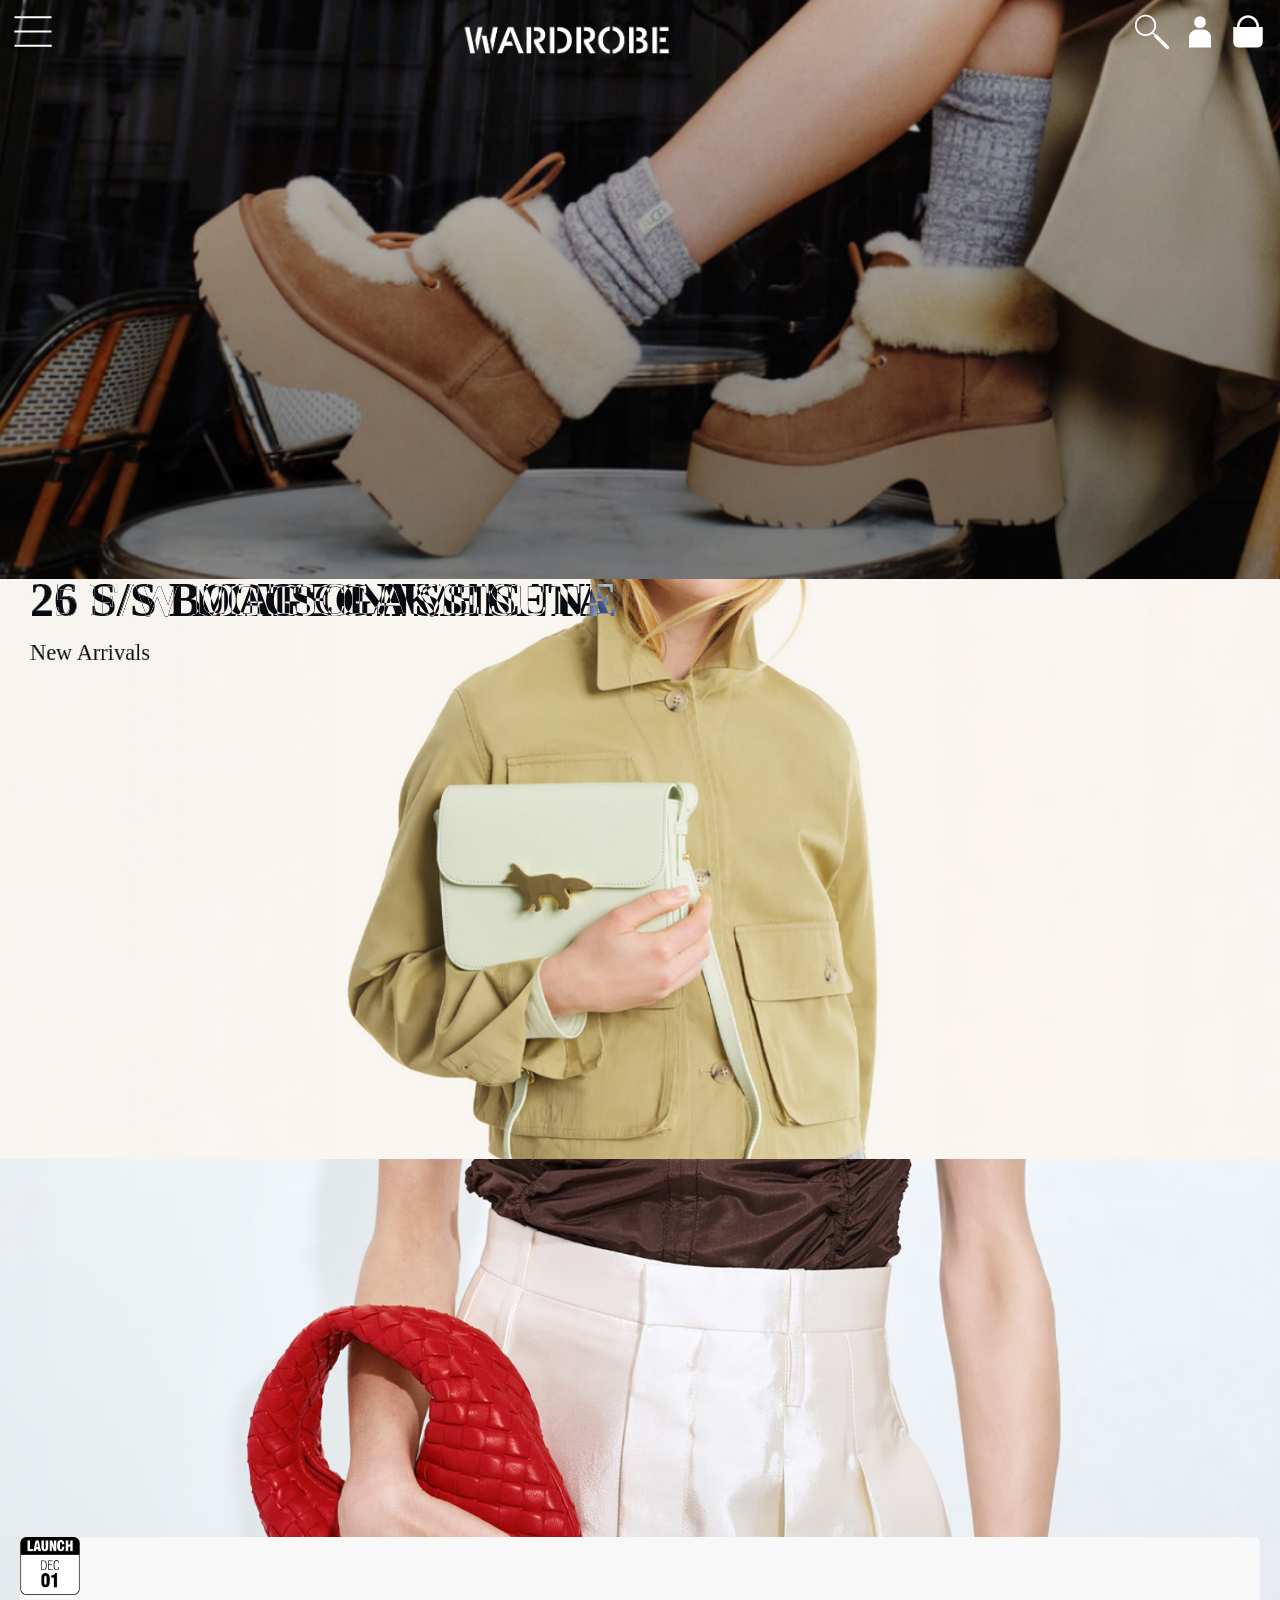
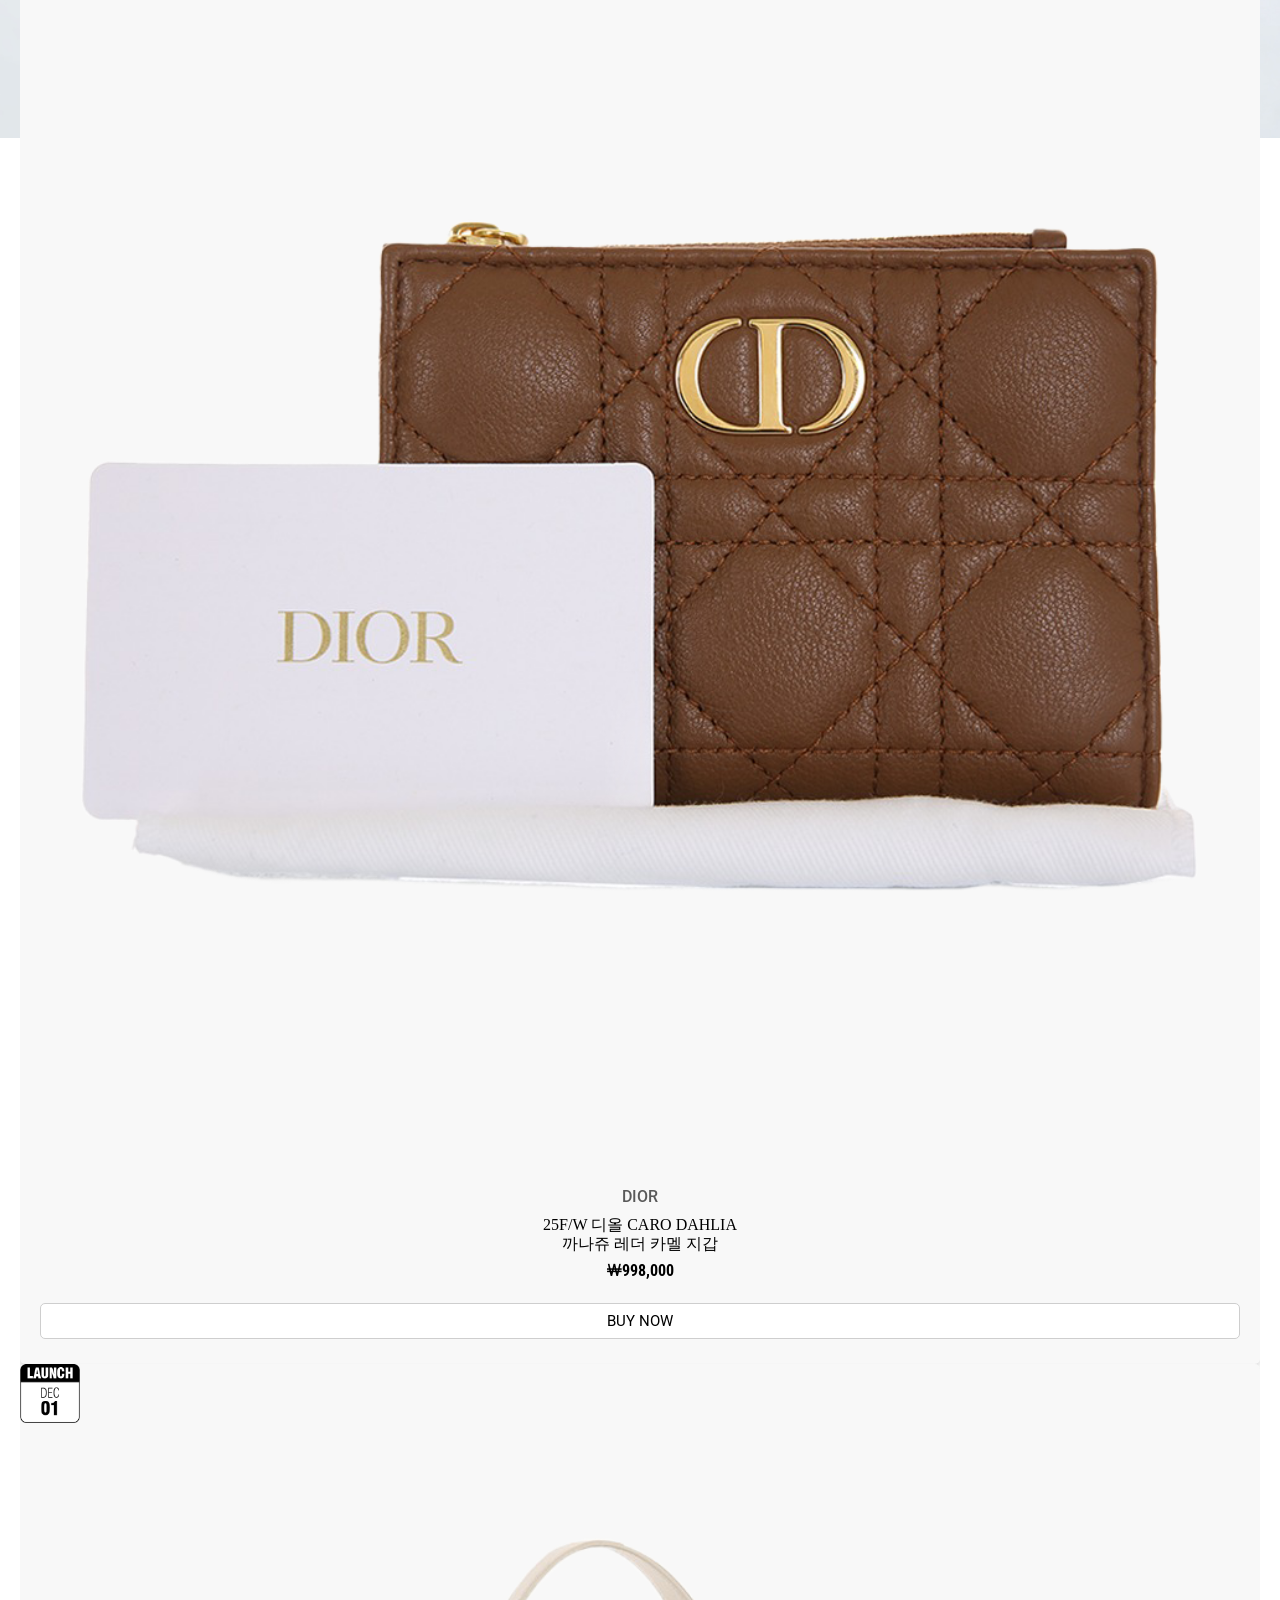
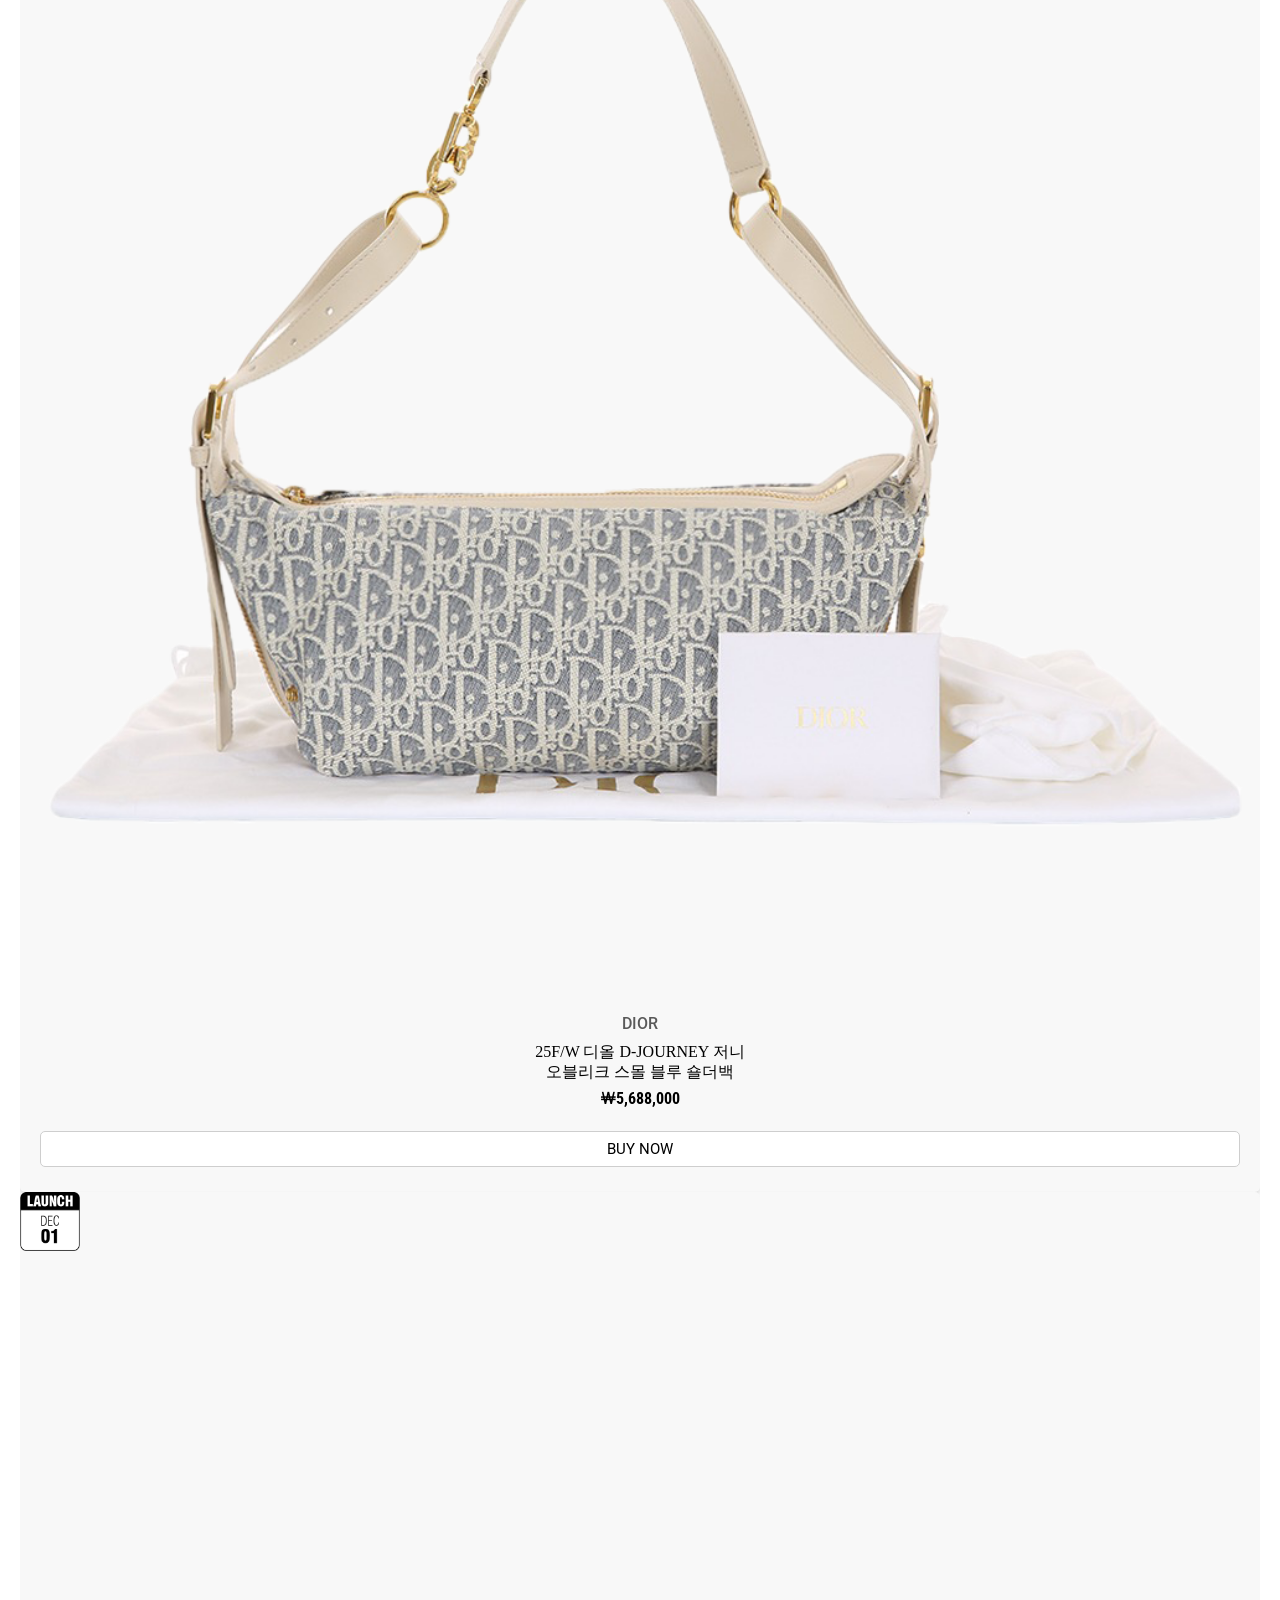
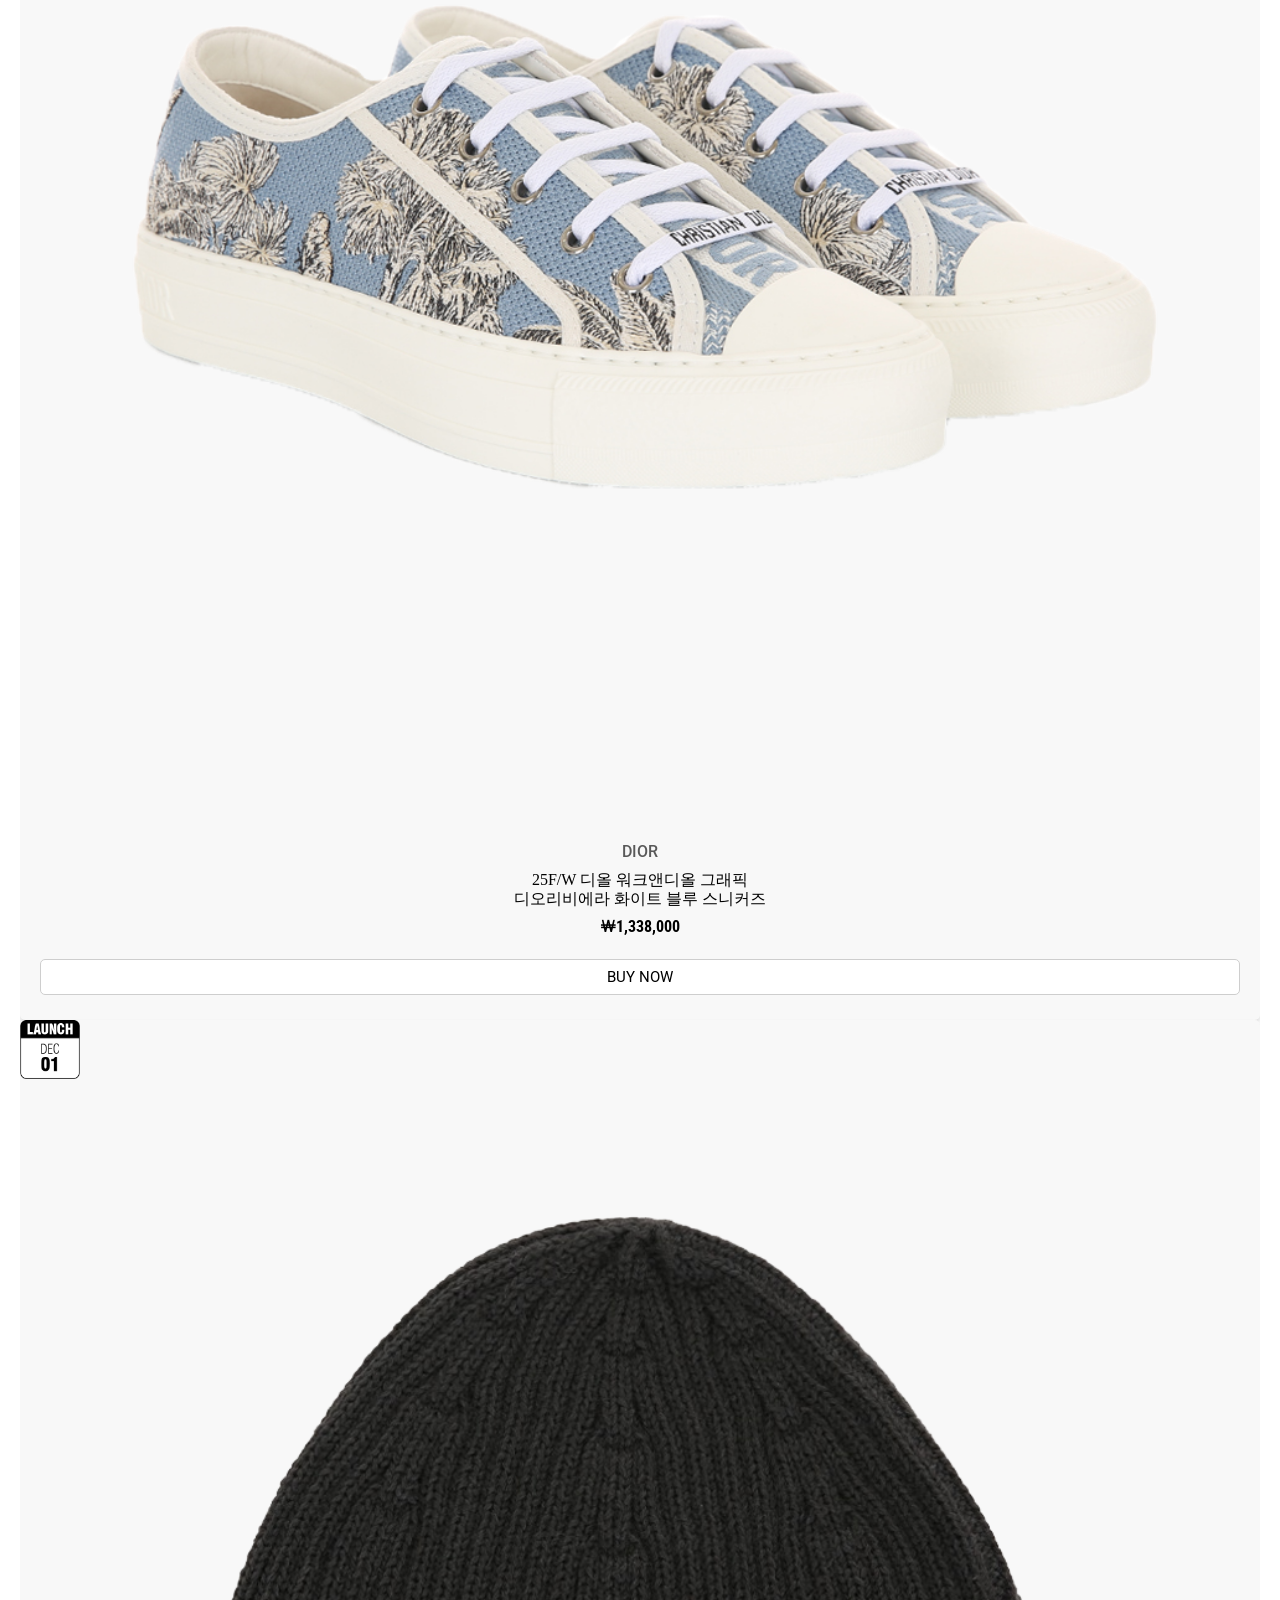
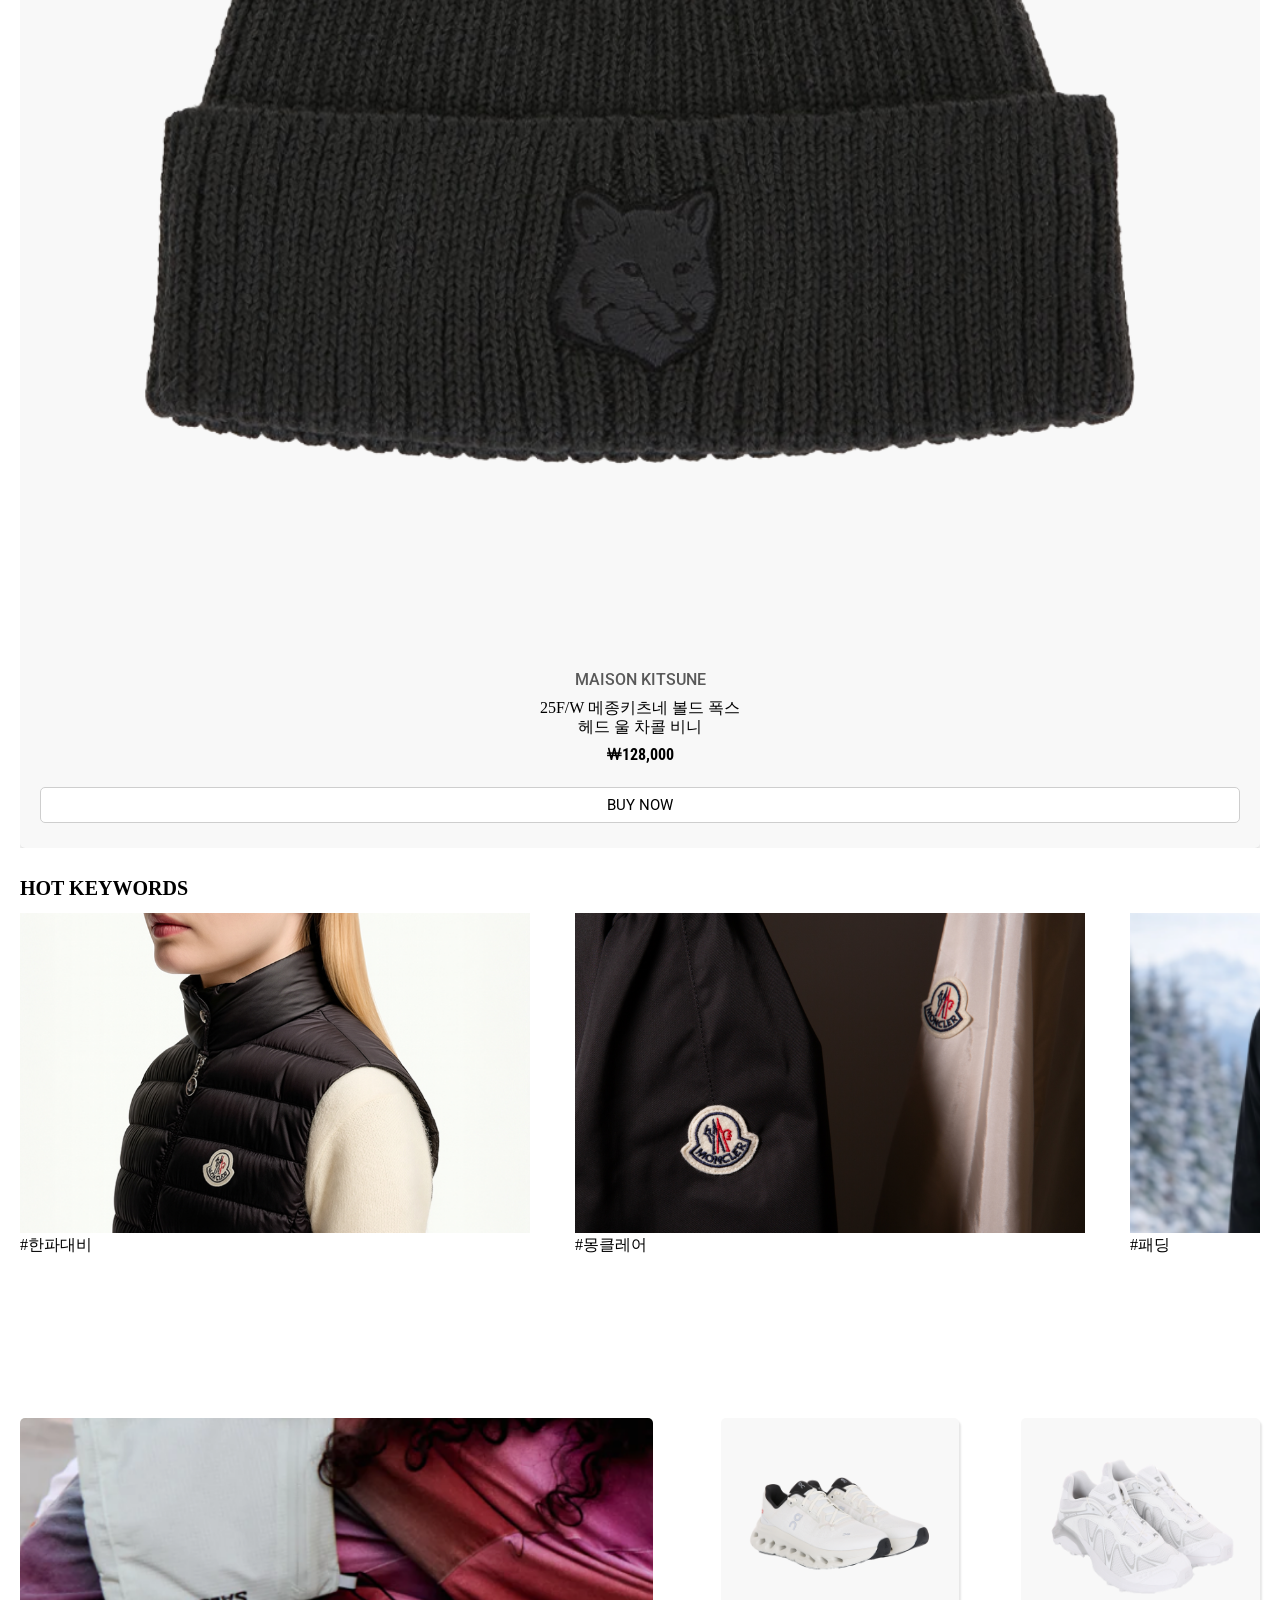
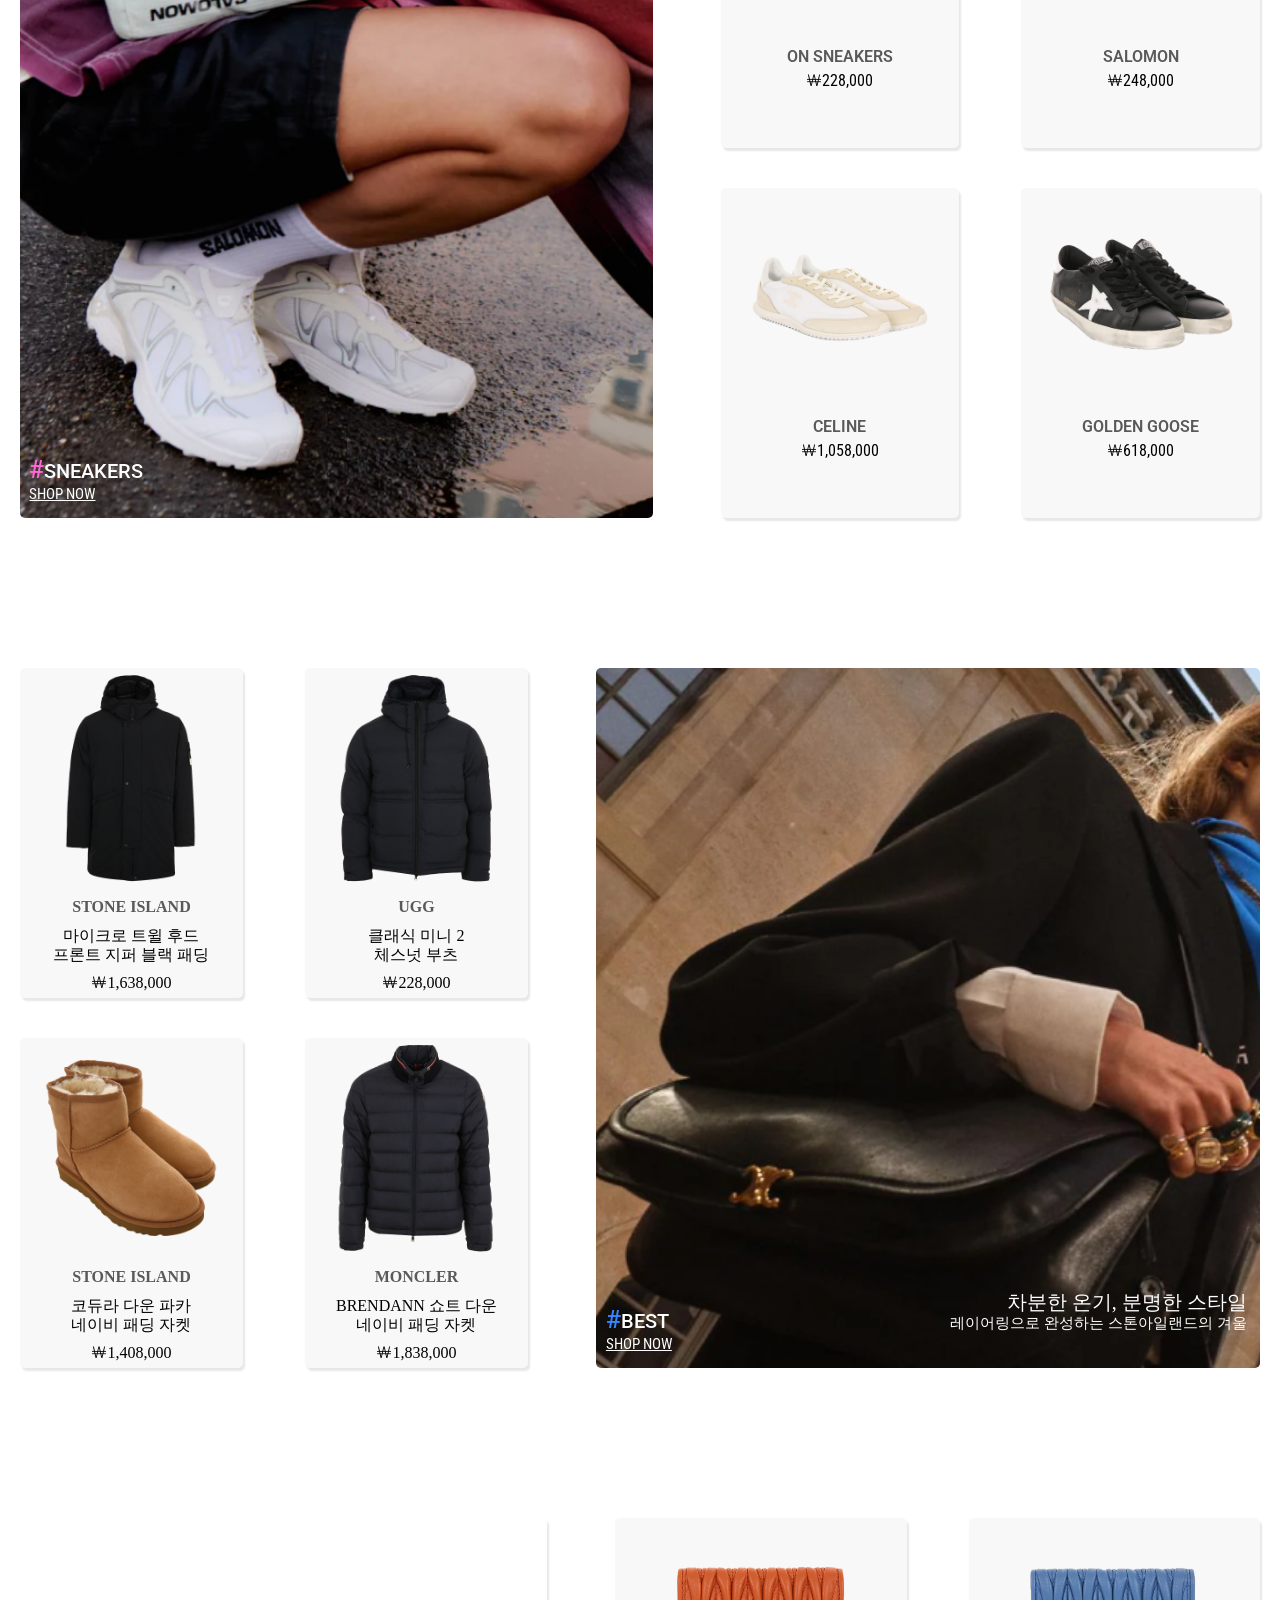
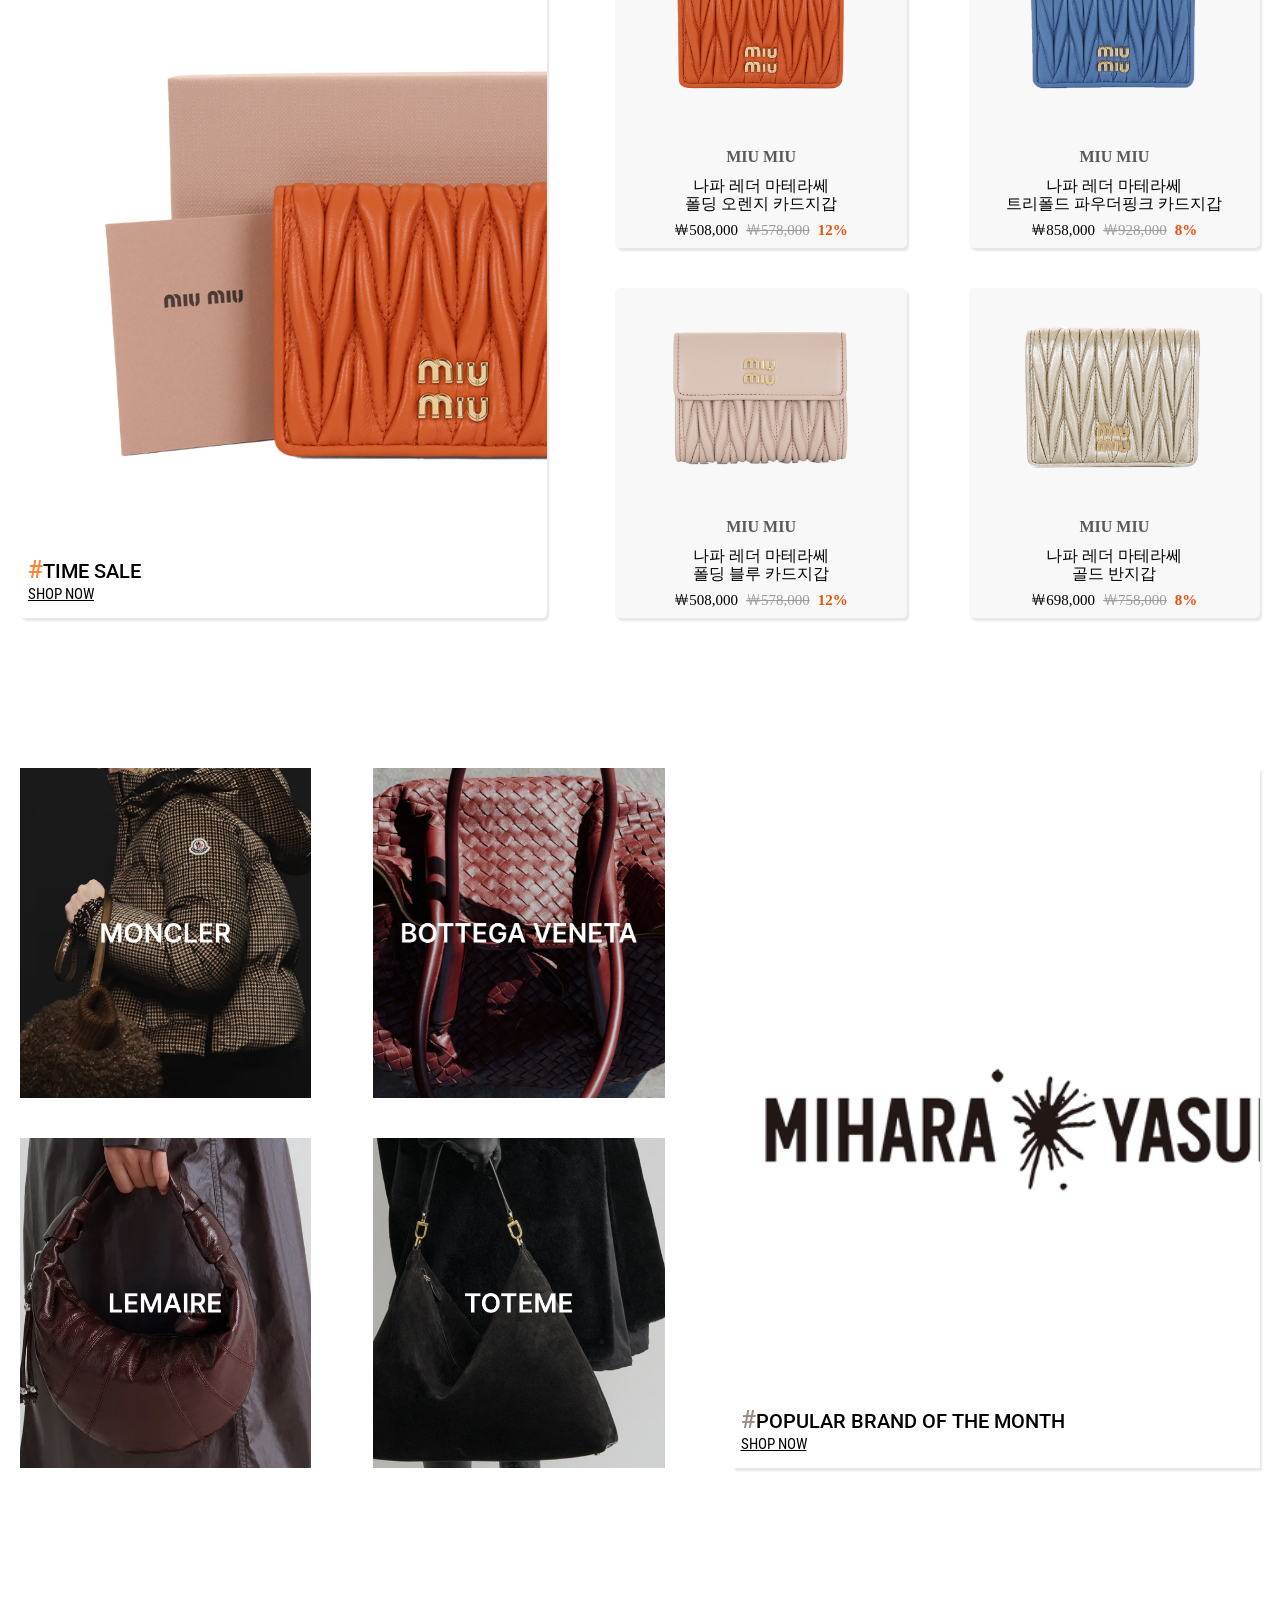
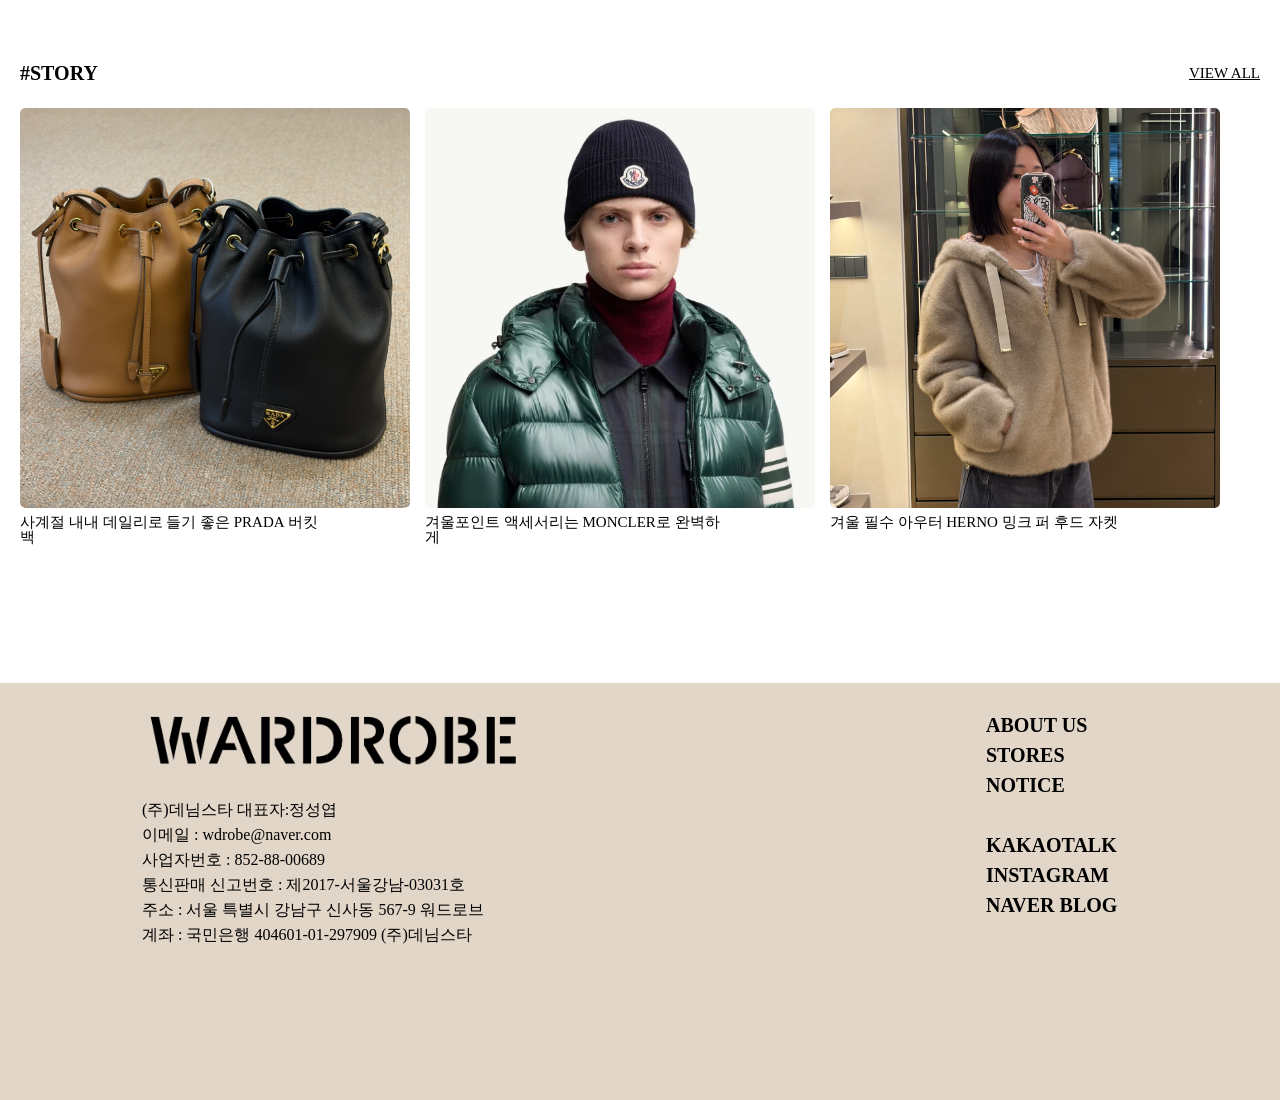
==== index.html @ 08b44900 "Add files via upload" ====
<!DOCTYPE html>
<html lang="en">
<head>
    <meta charset="UTF-8">
    <meta name="viewport" content="width=device-width, initial-scale=1.0">
    <title>Document</title>
    <link rel="stylesheet" href="./css/reset.css">
    <link rel="stylesheet" href="https://cdn.jsdelivr.net/npm/swiper@12/swiper-bundle.min.css"/>
    <link href="https://unpkg.com/aos@2.3.1/dist/aos.css" rel="stylesheet">
    <link rel="preconnect" href="https://fonts.googleapis.com">
    <link rel="preconnect" href="https://fonts.gstatic.com" crossorigin>
    <link href="https://fonts.googleapis.com/css2?family=Bebas+Neue&family=Roboto:ital,wght@0,100..900;1,100..900&display=swap" rel="stylesheet">
    <link href="https://fonts.googleapis.com/css2?family=Roboto+Condensed:ital,wght@0,100..900;1,100..900&display=swap" rel="stylesheet">
    <link rel="stylesheet" href="./css/project_style.css">

</head>
<body>
    <section class="tab_logo">
        <nav>
            <div class="left_sideMenu">
                <div>
                  <img src="./img_2/icon_folder/icon_big/icon5w.png" alt="">
                </div>
                <div class="left_category">
                    <p>New In</p>
                    <p>Men</p>
                    <p>Women</p>
                    <p>Brand</p>
                    <p>About</p>
                    <p>Review</p>
                    <p>Event</p>
                </div>
            </div>
            <div class="middle_logo_i">
          <img src="./img_2/logo_transprt_white.png" alt="">  
            </div>
            <div class="right_s_icon">
            <ul>
                <li>
                    <img src="./img_2/icon_folder/icon_big/icon3w.png" alt="">
                </li>
                <li>
                    <img src="./img_2/icon_folder/icon_big/icon2_1w.png" alt="">
                </li>
                <li>
                    <img src="./img_2/icon_folder/icon_big/icon4w.png" alt="">
                </li>
            </ul>
            </div>
        </nav>
    </section>

    <header>
        <section class="category_wrap">
            <div class="category">
                <div class="top_Logo_img">
                    <img src="./img_2/logo_transprt.png" alt="">
                </div>
                <ul class="sub_wrap">
                    <li><a href="">New In</a></li>
                    <li><a href="">Men</a>
                        <div class="category_sub">
                            <ul>
                                <li><a href="">all</a></li>
                                <li><a href="">outer</a></li>
                                <li><a href="">top</a></li>
                                <li><a href="">bottom</a></li>
                                <li><a href="">shoes</a></li>
                                <li><a href="">bag & wallet</a></li>
                                <li><a href="">acc</a></li>
                            </ul>
                        </div>
                    </li>
                    <li><a href="">Women</a>
                        <div class="category_sub">
                            <ul>
                                <li><a href="">all</a></li>
                                <li><a href="">outer</a></li>
                                <li><a href="">top</a></li>
                                <li><a href="">bottom</a></li>
                                <li><a href="">shoes</a></li>
                                <li><a href="">bag & wallet</a></li>
                                <li><a href="">acc</a></li>
                            </ul>
                        </div>
                    </li>
                    <li><a href="">Brand</a></li>
                    <li><a href="">About</a></li>
                    <li><a href="">Review</a>
                        <div class="category_sub" id="sub_3">
                            <ul>
                                <li><a href="">상품리뷰</a></li>
                                <li><a href="">신규회원 혜택</a></li>
                            </ul>
                        </div>
                    </li>
                    <li><a href="">Event</a></li>
                </ul>
                
                <div class="category_icon">
                    <div><img src="./img_2/icon_folder/search.png" alt=""></div>
                    <div><img src="./img_2/icon_folder/mypage_2.png" alt=""></div>
                    <div><img src="./img_2/icon_folder/cart.png" alt=""></div>
                </div>
            </div>
        </section>
        <section class="mobile_underMenu">
            <div class="underM_wrap">
                <ul>
                    <li>
                        <img src="./img_2/icon_folder/mobile_menu.png" alt="">
                    </li>
                    <li>
                        <img src="./img_2/icon_folder/search_small.png" alt="">
                    </li>
                    <li>
                        <img src="./img_2/icon_folder/mobile_home.png" alt="">
                    </li>
                    <li>
                        <img src="./img_2/icon_folder/mypage_2.png" alt="">
                    </li>
                    <li>
                        <img src="./img_2/icon_folder/cart.png" alt="">
                    </li>
                </ul>
            </div>
        </section>
        <div class="top_img">
        <div class="swiper mySwiper">
            <div class="swiper-wrapper">
                <div class="swiper-slide">
                    <div>
                        <h1>25 F/W UGG CLASSIC</h1>
                        <p>New Arrivals</p>
                    </div>
                    <img src="./img_2/ban_1.png" />
                </div>
                <div class="swiper-slide">
                    <div>
                        <h1>25 F/W MAISON KITSUNE</h1>
                        <p>New Arrivals</p>
                    </div>
                    <img src="./img_2/ban_2.png" />
                </div>
                <div class="swiper-slide">
                    <div>
                        <h1>26 S/S BOTTEGA VENETA</h1>
                        <p>New Arrivals</p>
                    </div>
                    <img src="./img_2/ban_3_top.png" />
                </div>
            </div>
            <div class="button-next"></div>
            <div class="button-prev"></div>
            <div class="swiper-pagination"></div>
        </div>
    </div>
    </header>
    <nav>
        <div class="nav_txt">
            <h1>클래식이 돌아오는 시간</h1>
            <p>새 계절, 새 무드</p>
        </div>
        <div class="nav_corner_wrap">
            <div class="nav_icon_corner1">
                <img src="./img_2/icon_folder/T_1.png" alt="">
                <img src="./img_2/icon_folder/T_2.png" alt="">
            </div>
        </div>
        <div class="nav_icon_wrap">
            <div>
                <img src="./img_2/icon_folder/icon_big/icon_big1.png" alt="">
                <p>SHOW ROOM</p>
            </div>
            <div>
                <img src="./img_2/icon_folder/icon_big/icon_big2_2.png" alt="">
                <p>신상품</p>
            </div>
            <div>
                <img src="./img_2/icon_folder/icon_big/icon_big3.png" alt="">
                <p>중고</p>
            </div>
            <div>
                <img src="./img_2/icon_folder/icon_big/icon_big4.png" alt="">
                <p>액세서리</p>
            </div>
            <div>
                <img src="./img_2/icon_folder/icon_big/icon_big5.png" alt="">
                <p>남성</p>
            </div>
            <div>
                <img src="./img_2/icon_folder/icon_big/icon_big6_2.png" alt="">
                <p>여성</p>
            </div>
            <div>
                <img src="./img_2/icon_folder/icon_big/icon_big7_2.png" alt="">
                <p>러닝화</p>
            </div>
            <div>
                <img src="./img_2/icon_folder/icon_big/icon_big8_2.png" alt="">
                <p>할인</p>
            </div>
        </div>
        <div class="nav_corner_wrap">
            <div class="nav_icon_corner2">
                <img src="./img_2/icon_folder/T_3.png" alt="">
                <img src="./img_2/icon_folder/T_4.png" alt="">
            </div>
        </div>
    </nav>
    <main>
        <div class="more_txt">
            <h2>LAUNCHES</h2>
            <p><a href="#">VIEW ALL</a></p>
        </div>
        
        <section class="launch_items">
            <div class="swiper2 myswip2">
                <div class="swiper-wrapper">
                    <div class="swiper-slide">
                        <div class="launch_img">
                            <div class="launch_icon">
                                <img src="img_2/icon_folder/launch.png" alt="">
                            </div>
                            <img src="./img_2/transparent/lch_1.png" alt="">
                        </div>
                        <figcaption class="launch_txt">
                            <h3>DIOR</h3>
                            <p>25F/W 디올 CARO DAHLIA<br>까나쥬 레더 카멜 지갑</p>
                            <span>￦998,000</span>
                            <div class="buy_bt">BUY NOW</div>
                        </figcaption>
                    </div>
                    <div class="swiper-slide">
                        <div class="launch_img">
                            <div class="launch_icon">
                                <img src="img_2/icon_folder/launch.png" alt="">
                            </div>
                            <img src="./img_2/transparent/lch_3.png">
                        </div>
                        <figcaption class="launch_txt">
                            <h3>DIOR</h3>
                            <p>25F/W 디올 D-JOURNEY 저니<br>오블리크 스몰 블루 숄더백</p>
                            <span>￦5,688,000</span>
                            <div class="buy_bt">BUY NOW</div>
                        </figcaption>
                    </div>
                    <div class="swiper-slide">
                        <div class="launch_img">
                            <div class="launch_icon">
                                <img src="img_2/icon_folder/launch.png" alt="">
                            </div>
                            <img src="./img_2/transparent/lch_4.png" alt="">
                        </div>
                        <figcaption class="launch_txt">
                            <h3>DIOR</h3>
                            <p>25F/W 디올 워크앤디올 그래픽<br>디오리비에라 화이트 블루 스니커즈</p>
                            <span>￦1,338,000</span>
                            <div class="buy_bt">BUY NOW</div>
                        </figcaption>
                    </div>
                    <div class="swiper-slide">
                        <div class="launch_img">
                            <div class="launch_icon">
                                <img src="img_2/icon_folder/launch.png" alt="">
                            </div>
                            <img src="./img_2/transparent/lch_5.jpg" alt="">
                        </div>
                        <figcaption class="launch_txt">
                            <h3>MAISON KITSUNE</h3>
                            <p>25F/W 메종키츠네 볼드 폭스<br>헤드 울 차콜 비니</p>
                            <span>￦128,000</span>
                            <div class="buy_bt">BUY NOW</div>
                        </figcaption>
                    </div>
                </div>
                <div class="swiper-paginat"></div>
            </div>
            <div class="button-prev"></div>
            <div class="button-next"></div>
        </section>

        <section class="hot_keywords">
            <h3>HOT KEYWORDS</h3>
            <div class="key_items_wrap">
                <div class="key_items">
                    <div>
                        <img src="./img_2/banner_hot1.png" alt="">
                        <p>#한파대비</p>
                    </div>
                    <div>
                        <img src="./img_2/banner_hot2.png" alt="">
                        <p>#몽클레어</p>
                    </div>
                    <div>
                        <img src="./img_2/banner_hot3.png" alt="">
                        <p>#패딩</p>
                    </div>
                    <div>
                        <img src="#" alt="">
                        <p>#..</p>
                    </div>
                </div>
            </div>
        </section>
        <section class="sneakers">
            <div class="thumb_1" data-aos="fade-right">
                <img src="./img_2/ban_3.png" alt="">
                <div class="tag_txt">
                    <h4>
                        <span>#</span>SNEAKERS
                    </h4>
                    <h3>SHOP NOW</h3>
                </div>
            </div>
            <div class="thumb_2">
                <div>
                    <img src="./img_2/transparent/snk_1.png" alt="">
                    <h2>ON SNEAKERS</h2>
                    <p>￦228,000</p>
                </div>
                <div>
                    <img src="./img_2/transparent/snk_2.png" alt="">
                    <h2>SALOMON</h2>
                    <p>￦248,000</p>
                </div>
                <div>
                    <img src="./img_2/transparent/snk_3.png" alt="">
                    <h2>CELINE</h2>
                    <p>￦1,058,000</p>
                </div>
                <div>
                    <img src="./img_2/transparent/snk_4.png" alt="">
                    <h2>GOLDEN GOOSE</h2>
                    <p>￦618,000</p>
                </div>
            </div>
        </section>
        <section class="best">
            <div class="thumb_2">
                <div>
                    <img src="./img_2/transparent/rank1.png" alt="">
                    <h3>STONE ISLAND</h3>
                    <h2>마이크로 트윌 후드<br>프론트 지퍼 블랙 패딩</h2>
                    <p>￦1,638,000</p>
                </div>
                <div>
                    <img src="./img_2/transparent/rank2.png" alt="">
                    <h3>UGG</h3>
                    <h2>클래식 미니 2<br>체스넛 부츠</h2>
                    <p>￦228,000</p>
                </div>
                <div>
                    <img src="./img_2/transparent/rank3.png" alt="">
                    <h3>STONE ISLAND</h3>
                    <h2>코듀라 다운 파카<br>네이비 패딩 자켓</h2>
                    <p>￦1,408,000</p>
                </div>
                <div>
                    <img src="./img_2/transparent/rank4.png" alt="">
                    <h3>MONCLER</h3>
                    <h2>BRENDANN 쇼트 다운<br>네이비 패딩 자켓</h2>
                    <p>￦1,838,000</p>
                </div>
            </div>
            <div class="thumb_1">
                <img src="./img_2/배너8.png" alt="">
                <div class="tag_txt2">
                    <h4>
                        <span>#</span>BEST
                    </h4>
                    <h3>SHOP NOW</h3>
                </div>
                <div class="info_txt2">
                    <h5>차분한 온기, 분명한 스타일</h5>
                    <h6>레이어링으로 완성하는 스톤아일랜드의 겨울</h6>
                </div>
            </div>
        </section>
        <section class="time_sale">
            <div class="thumb_1">
                <img src="./img_2/transparent/miu_tmn.png" alt="">
                <div class="tag_txt3">
                    <h4>
                        <span>#</span>TIME SALE
                    </h4>
                    <h3>SHOP NOW</h3>
                </div>
            </div>
            <div class="thumb_2">
                <div>
                    <img src="./img_2/transparent/miu_1.png" alt="">
                    <h4>MIU MIU</h4>
                    <h3>나파 레더 마테라쎄<br>폴딩 오렌지 카드지갑</h3>
                    <span>
                        <h2>￦508,000</h2>
                        <h1>￦578,000</h1>
                        <p>12%</p>
                    </span>
                </div>
                <div>
                    <img src="./img_2/transparent/miu_2.png" alt="">
                    <h4>MIU MIU</h4>
                    <h3>나파 레더 마테라쎄<br>트리폴드 파우더핑크 카드지갑</h3>
                    <span>
                        <h2>￦858,000</h2>
                        <h1>￦928,000</h1>
                        <p>8%</p>
                    </span>
                </div>
                <div>
                    <img src="./img_2/transparent/miu_3.png" alt="">
                    <h4>MIU MIU</h4>
                    <h3>나파 레더 마테라쎄<br>폴딩 블루 카드지갑</h3>
                    <span>
                        <h2>￦508,000</h2>
                        <h1>￦578,000</h1>
                        <p>12%</p>
                    </span>
                </div>
                <div>
                    <img src="./img_2/transparent/miu_4.png" alt="">
                    <h4>MIU MIU</h4>
                    <h3>나파 레더 마테라쎄<br>골드 반지갑</h3>
                    <span>
                        <h2>￦698,000</h2>
                        <h1>￦758,000</h1>
                        <p>8%</p>
                    </span>
                </div>
            </div>
        </section>
        <section class="pop_brand">
            <div class="thumb_2">
                <div>
                    <img src="./img_2/배너4.png" alt="">
                </div>
                <div>
                    <img src="./img_2/배너5.png" alt="">
                </div>
                <div>
                    <img src="./img_2/배너6.png" alt="">
                </div>
                <div>
                    <img src="./img_2/배너7.png" alt="">
                </div>
            </div>
            <div class="thumb_1">
                <img src="./img_2/브랜드로고.png" alt="">
                <div class="tag_txt4">
                    <h4>
                        <span>#</span>POPULAR BRAND OF THE MONTH
                    </h4>
                    <h3>SHOP NOW</h3>
                </div>
            </div>
        </section>
        <div class="more_txt">
            <h2>#STORY</h2>
            <p><a href="#">VIEW ALL</a></p>
        </div>
        <section class="story_item">
            <div class="story_items_wrap">
                <div class="story_items">
                    <div>
                        <img src="./img_2/story_1.png" alt="">
                        <p>사계절 내내 데일리로 들기 좋은 PRADA 버킷백</p>
                    </div>
                    <div>
                        <img src="./img_2/story_2.png" alt="">
                        <p>겨울포인트 액세서리는 MONCLER로 완벽하게</p>
                    </div>
                    <div>
                        <img src="./img_2/story_3.png" alt="">
                        <p>겨울 필수 아우터 HERNO 밍크 퍼 후드 자켓</p>
                    </div>
                </div>
            </div>
        </section>
    </main>
    <footer>
        <section class="company_info">
            <div class="info">
                <img src="./img_2/logo_transprt.png" alt="">
                <address>
                    (주)데님스타 대표자:정성엽<br>이메일 : wdrobe@naver.com<br>사업자번호 : 852-88-00689<br>통신판매 신고번호 : 제2017-서울강남-03031호<br>주소 : 서울 특별시 강남구 신사동 567-9 워드로브<br>계좌 : 국민은행 404601-01-297909 (주)데님스타
                </address>
            </div>
            <div class="add">
                <address>
                    (주)데님스타 대표자:정성엽<br>이메일 : wdrobe@naver.com<br>사업자번호 : 852-88-00689<br>통신판매 신고번호 : 제2017-서울강남-03031호<br>주소 : 서울 특별시 강남구 신사동 567-9 워드로브<br>계좌 : 국민은행 404601-01-297909 (주)데님스타
                </address>
            </div>
            <div class="sns_link">
                <div>
                    <p>ABOUT US</p>
                    <p>STORES</p>
                    <p>NOTICE</p>
                </div>
                <div>
                    <p>KAKAOTALK</p>
                    <p>INSTAGRAM</p>
                    <p>NAVER BLOG</p>
                </div>
            </div>
            <div class="center_num">
                <h2>고객센터</h2>
                <h1>02-545-7784<br>070-7788-7784</h1>
                <p>평일 : AM 10:00 ~ PM 19:00<br>(공휴일/주말 휴무)</p>
            </div>
            <div class="center_num2">
                <h2>고객센터  :  02 - 545 - 7784 , 070 - 7788 - 7784</h2>
                <h1>평일 : AM 10:00 ~ PM 19:00 (공휴일/주말 휴무)</h1>
            </div>
            <div class="notice">
                <div class="up">
                    <h2>오시는 길</h2>
                    <p>서울특별시 강남구 논현로161길 21<br>(신사동 567-9번지) 1F 워드로브</p>
                    <span>3호선 압구정역 4번 출구 (도보 5분)</span>
                </div>
                <div class="down">
                    <h2>매장 운영안내</h2>
                    <p>AM 10:00 ~ PM 19:00<br>(연중무휴 / 휴무 시 공지)</p>
                </div>
            </div>
        </section>
    </footer>

    
    <script src="https://unpkg.com/aos@2.3.1/dist/aos.js"></script>
    <script>
        AOS.init();
    </script>
   
    <script src="https://cdn.jsdelivr.net/npm/swiper@12/swiper-bundle.min.js"></script>
    <script>
    var swiper = new Swiper(".mySwiper", {
      spaceBetween: 30,
      effect: "fade",
      navigation: {
        nextEl: ".button-next",
        prevEl: ".button-prev",
      },
      pagination: {
        el: ".swiper-pagination",
        clickable: true,
      },
    });
    </script>
    <!--launch item 슬라이드-->
    <script>
        var swiper = new Swiper(".myswip2", {
            slidesPerView: 3,
            spaceBetween: 30,
            freeMode: true,
            pagination: {
                el: ".swiper-paginat",
                clickable: true,
            },
            navigation: {
                nextEl: '.button-next'
            },
        });
  </script>


    <script src="./js/project_script.js"></script>
</body>
</html>
---- css/project_style.css ----
.tab_logo{
    max-width: 1920px;
    margin: 0 auto;
    display: none;
    &>nav{
        &>.middle_logo_i{
        height: 60px;

        &>img{
        height: 100%;
        margin: 0 auto;
        text-align: center;
        object-fit: cover;
            }
        }
    }
    
    
}

header {
    max-width: 1920px;
    margin: 0 auto;
    position: relative;

    .category_wrap {
        width: 100%;
        position: fixed;
        top: 0;
        z-index: 999;
        padding: 0 10px;
        box-sizing: border-box;

        &>.category {
            margin: 20px auto;
            display: flex;
            border-radius: 3px;
            overflow: hidden;
            background-color: #fff;
            align-items: center;
            justify-content: space-around;
            box-shadow: 0px 3px 4px rgba(0, 0, 0, 0.1);

            &>.top_Logo_img {
                width: 150px;
                height: 44px;
                margin-left: 3px;
                &>img {
                    height: 100%;
                }
            }

            &>ul {
                width: 80%;
                display: flex;
                gap: 20px;
                margin-left: 30px;
                &>li{
                    font-weight: bold;
                  &>a{
                    font-size: 16px;
                    font-family: "Roboto Condensed", sans-serif;
                    font-weight: bold;
                    text-decoration: none;
                    color: inherit;
                  }  

                }
                &>li:hover{
                    background-image: linear-gradient(to right top,#E2D6C9,#797575);
                    background-clip: text;
                    -webkit-background-clip: text;
                    color: transparent;
                }

            }

            &>.category_icon {
                display: flex;
                gap: 20px;
                align-items: center;
                margin-right: 6px;
                &>div {
                    width: 25px;
                    height: 25px;

                    &>img {
                        width: 100%;
                        background-size: cover;
                    }
                }
            }
        }
    }
    .category_sub{
        position: absolute;
        height: 0;
        overflow: hidden;
        text-align: center;

        justify-content: center;
        transition: 0.3s height ease-in-out;
        background-color: #ffffff;
        box-shadow: 0px 3px 4px #dbdbdb;
        font-weight: 400;
        margin-left: -20px;

        &>ul>li{
            padding: 3px 5px;
            box-sizing: border-box;
            &>a{
                font-size: 14px;
                font-family: "Roboto Condensed", sans-serif;
                
                text-decoration: none;
                color: #000;
            }
            
        }

    }
    .category_sub.show{
        height: 220px;
    }
    .mobile_underMenu{
        
        width: 100%;
         display: none;
        position: fixed;
        bottom: 0;
        z-index: 9999;
        padding: 0 10px;
        box-sizing: border-box;

        &>.underM_wrap{

            height: 50px;
            margin: 0 10px 10px 10px;
            border-radius: 5px;
            background-color: #fff;
            border: 1px solid #CECECE;
            box-sizing: border-box;

            &>ul{
                
                margin-top: 5px;
                display: flex;
                align-items: center;
                justify-content: space-around;;

                &>li{
                    width: 40px;
                    height: 40px;

                    &>img{
                        width: 100%;
                        
                    }
                }
            }

        }
    }
}

.top_img {
        position: relative;
        margin: 0;
        padding: 0;

        .swiper {
            width: 100%;
            height: 700px;
        }

        .swiper-slide {
            background-position: center;
            background-size: cover;

            &>div {
                position: absolute;
                bottom: 0;
                left: 30px;
                padding-bottom: 30px;
                mix-blend-mode: difference;
                color: #fff;

                &>h1 {
                    font-size: 3em;
                    font-weight: bold;
                }

                &>p {
                    font-size: 1.4em;
                    font-weight: 200;
                }
            }
        }

        .swiper-slide img {
            display: block;
            width: 100%;
            height: 100%;
            background-size: cover;
            object-fit: cover;
        }

        .swiper-pagination-bullet-active {
            background-color: #E2D6C9;
            border: 0.5px solid #af9a83;
        }
    }
nav{
    max-width: 1920px;
    margin: 0 auto;
    padding-bottom: 20px;
    box-sizing: border-box;
    &>.nav_txt{
        padding: 70px 0;
        margin: 0 auto;
        text-align: center;
        &>h1{
            font-size: 30px;
            font-weight: bold;
        }
        &>p{
            font-size: 25px;
        }
    }
    & .nav_corner_wrap{
        width: 800px;
        margin: 0 auto;


        &>.nav_icon_corner1, .nav_icon_corner2{
            display: flex;
            height: 62px;
            margin: 0 auto;
            box-sizing: border-box;
            justify-content: space-between;

            &>img{
                height: 100%;
            }
        }
    }
    &>.nav_icon_wrap{
        width: 780px;
        display: flex;
        flex-wrap: wrap;
        padding: 30px 0 80px 0;
        margin: 0 auto;
        align-items: center;
        justify-content: center;
        gap: 30px 40px;


        &>div{
            width: 130px; height: 130px;
            &>img{
                height: 100%;
            }
            &>p{
                text-align: center;
                font-size: 20px;
                font-weight: 500;
            }
        }
    }
}

.more_txt{
    display: flex;
    margin: 0 auto;
    padding-top: 20px;
    padding-bottom: 20px;
    align-items: center;
    justify-content: space-between;

    &>h2{
        font-size: 20px;
        font-weight: 600;
    }
    & a{
        font-size: 15px;
        color: #000;
        text-decoration-line: underline;
    }
}

.tag_txt {
    position: relative;
    line-height: 1.2;
    top: -10%;
    left: 1.5%;

    &>h4 {
        font-family: "Roboto", sans-serif;
        font-optical-sizing: auto;
        font-size: 25px;
        color: #fff;
        font-weight: 500;
        &>span {
            font-size: 25px;
            color: #FB69D7 !important;
        }
    }

    &>h3 {
        font-family: "Roboto Condensed", sans-serif;
        color: #fff;
        text-decoration-line: underline;
    }
}
.tag_txt2 {
    position: relative;
    line-height: 1.2;
    top: -10%;
    left: 1.5%;

    &>h4 {
        font-family: "Roboto", sans-serif;
        font-optical-sizing: auto;
        font-size: 25px;
        color: #fff;
        font-weight: 500;

        &>span {
            font-size: 25px;
            color: #3586FF !important;
        }
    }

    &>h3 {
        font-family: "Roboto Condensed", sans-serif;
        color: #fff;
        text-decoration-line: underline;
    }
}
.tag_txt3 {
    position: relative;
    line-height: 1.2;
    top: -10%;
    left: 1.5%;

    &>h4 {
        font-family: "Roboto", sans-serif;
        font-optical-sizing: auto;
        font-size: 25px;
        color: #000;
        font-weight: 500;

        &>span {
            font-size: 25px;
            color: #FF8235 !important;
        }
    }

    &>h3 {
        font-family: "Roboto Condensed", sans-serif;
        color: #000;
        text-decoration-line: underline;
    }
}
.tag_txt4{
    position: relative;
    line-height: 1.2;
    top: -10%;
    left: 1.5%;

    &>h4 {
        font-family: "Roboto", sans-serif;
        font-optical-sizing: auto;
        font-size: 25px;
        color: #000;
        font-weight: 500;

        &>span {
            font-size: 25px;
            color: #988C84 !important;
        }
    }

    &>h3 {
        font-family: "Roboto Condensed", sans-serif;
        color: #000;
        text-decoration-line: underline;
    }
}

main{
    max-width: 1830px;
    padding-top: 155px;
    margin: 0 auto;
    padding: 0 20px;

    &>.launch_items{
    width: 100%;
    position: relative;
    font-size: 14px;
    color: #000;
    margin: 0;
    padding: 0;
    overflow: hidden;


    .swiper {
    width: 100%;
    height: 100%;
    }
    .swiper-wrapper{
    width: 100%;
    }
    .swiper-slide {
    padding-bottom: 10px;
    text-align: center;
    font-size: 18px;
    background: #F8F8F8;
    justify-content: center;
    align-items: center;
    border-radius: 5px;
    box-shadow: 0px 3px 4px #dbdbdb;

        &>.launch_img{
        overflow: hidden;
            &>.launch_icon{
            margin-left: -100%;
                &>img{
                width: 60px;
                position: absolute;
                object-fit: cover;
                }
        }
            &>img{
            width: 100%;
            object-fit: cover;
            object-position: center center;
            }
        }
        &>.launch_txt{
        font-size: 16px;
            &>h3{
                color: #595959;
                font-size: 16px;
                font-family: "Roboto", sans-serif;
                font-optical-sizing: auto;
                font-weight: 500;
            }
            &>p{
                font-size: 16px;
                line-height: 1.2;
                padding-top: 6px;
                padding-bottom: 6px;
            }
            &>span{
                font-size: 16px;
                font-family: "Roboto Condensed", sans-serif;
                font-weight: bold;
            }
            &>.buy_bt{
                font-size: 15px;
                font-family: "Roboto", sans-serif;
                font-optical-sizing: auto;
                font-weight: medium;
                font-style: normal;
                font-variation-settings:"wdth" 100;
                background-color: #fff;
                border: 1px solid #CECECE;
                border-radius: 5px;
                padding: 6px 0;
                margin: 20px 20px 15px 20px;
                cursor: pointer;
                }
    }
    }
        
    .button-next{
            width: 50px;
            height: 50px;
            background-image: url(../img_2/icon_folder/arrow_7.png);
            background-size: cover;
            position: absolute;
            right: 0; top: 45%;
            z-index: 99;
            cursor: pointer;
    }
    .swiper-paginat{
        color: #000;
        opacity: 0.2;
    }
    .swiper-pagination-bullet-active{
        color: #000;
    }
    
    }
    
    &>.hot_keywords{
        width: 100%;
        overflow: hidden;
        margin: 0 auto;

        &>h3{
        font-size: 20px;
        font-weight: 600;
        padding-top: 25px;
        padding-bottom: 10px;
        }

        &>.key_items_wrap{
            width: 2545px;
            gap: 0 45px;
            margin: 0 auto;
            align-items: center;

            &>.key_items{
                display: flex;
                gap: 45px;
                &>div{
                width: 580px; height: 450px;
                
                    &>img{
                        width: 100%; height: 90%;
                    }
                    &>p{
                        display: block;
                        line-height: 10px;
                        
                    }
                }
            }      
        }
    }
    &>.sneakers{
        display: flex;
        padding-top: 150px;
        margin: 0 auto;
        box-sizing: border-box;
        gap: 0 68px;
        &>.thumb_1{
            width: 800px;
            height: 700px;
            border-radius: 5px;
            overflow: hidden;
            
            &>img{
                height: 700px;
                object-fit: cover;
                object-position: -50px 0;
            }
        }
        &>.thumb_2{
            width: 55%;
            gap: 40px 62px;
            display: grid;

            grid-template-columns: repeat(2,1fr);
            grid-template-rows: repeat(2,1fr);
            &>div{
                background-color: #F8F8F8;
                text-align: center;
                border-radius: 5px;
                box-shadow: 2px 3px 2px #e7e7e7;
                

                &>img{
                    height: 220px;
                }
                &>h2{
                    font-family: "Roboto", sans-serif;
                    font-optical-sizing: auto;
                    color: #595959;
                    font-weight: 600;
                }
                &>p{
                    font-family: "Roboto Condensed", sans-serif;
                }
            }
        }
    }
    &>.best{
        display: flex;
        padding-top: 150px;
        gap: 0 68px;
        margin: 0 auto;
        box-sizing: border-box;
        
        &>.thumb_1{
            height: 700px;
            border-radius: 5px;
            overflow: hidden;

            &>img{
                height: 100%;
                object-fit: cover;
                object-position: -60px 0;
            }
            &>.info_txt2{
                position: relative;
                top: -19%;
                right: 2%;
                text-align: right;
                color: #fff;
                line-height: 1.2;

                &>h5{
                    font-size: 30px;
                }
                &>h6{
                    font-size: 20px;
                    font-weight: 300;
                }
            }
        }
        &>.thumb_2{
            width: 55%;
            gap: 40px 62px;
            display: grid;
            grid-template-columns: repeat(2,1fr);
            grid-template-rows: repeat(2,1fr);
            &>div{
                height: 330px;
                background-color: #F8F8F8;
                text-align: center;
                border-radius: 5px;
                box-shadow: 2px 3px 2px #e7e7e7;

                &>img{ 
                    height: 220px;
                }
                &>h3{
                    color: #595959;
                    font-weight: 600;
                }
                &>h2{
                    line-height: 1.2;
                    padding-top: 7px;
                    padding-bottom: 7px;
                }
            }
        }

    }
    &>.time_sale{
        display: flex;
        padding-top: 150px;
        gap: 0 68px;
        margin: 0 auto;
        box-sizing: border-box;

        &>.thumb_1{
            width: 45%; height: 700px;
            box-shadow: 2px 3px 2px #e7e7e7;
            border-radius: 5px;
            overflow: hidden;

            &>img{
                height: 100%;
                object-fit: cover;
            }
        }
        &>.thumb_2{
            width: 55%; 
            gap: 40px 62px;
            display: grid;
            grid-template-columns: repeat(2,1fr);
            grid-template-rows: repeat(2,1fr);

            &>div{
                
                background-color: #F8F8F8;
                text-align: center;
                border-radius: 5px;
                box-shadow: 2px 3px 2px #e7e7e7;

                &>img{
                    height: 220px;
                }
                &>h4{
                    color: #595959;
                    font-weight: 600;
                    padding-bottom: 8px;
                }
                &>h3{
                    line-height: 1.1;
                    padding-bottom: 7px;
                }
                &>span{
                    display: flex;
                    justify-content: center;
                    gap: 8px;
                    font-size: 15px;
                    &>h2{
                        font-weight: 500;
                    }
                    &>h1{
                        color: #9c9c9c;
                        text-decoration-line: line-through;
                    }
                    &>p{
                        color: #EB4F0C;
                        font-weight: bold;
                    }
                }
            }
        }
    }
    &>.pop_brand{
        display: flex;
        padding-top: 150px;
        padding-bottom: 170px;
        gap: 0 68px;
        margin: 0 auto;
        box-sizing: border-box;

        &>.thumb_1{
            width: 45%; height: 700px;
            box-shadow: 2px 3px 2px #e7e7e7;
            overflow: hidden;
            &>img{
                height: 100%;
                object-fit: cover;
            }
        }
        &>.thumb_2{
            width: 55%;
            gap: 40px 62px;
            display: grid;

            grid-template-columns: repeat(2,1fr);
            grid-template-rows: auto;
            &>div{
                height: 330px;
                background-color: #F8F8F8;
                text-align: center;
                &>img{
                    width: 100%;
                    height: 100%;
                    object-fit: cover;
                }
            }
        }
    }
    &>.story_item{
        padding-bottom: 175px;
        
        &>.story_items_wrap{
            width: 100%;

            &>.story_items{
                display: flex;
                gap: 15px;
                overflow: hidden;
                &>div{
                width: 600px;
                height: 400px;
                border-radius: 5px;
                overflow: hidden;
                    &>img{
                    width: inherit;
                    height: 100%;
                    border-radius: 5px;
                    object-fit: cover;
                    object-position: center;
                    overflow: hidden;

                    }
                    &>p{
                        width: 300px;
                        position: absolute;
                        font-size: 20px;
                        line-height: 1;
                    }
                }
            }      
        }
    }
}
footer{
    width: 100%;
    margin: 0 auto;
    background-color: #E2D6C9;
    padding-bottom: 150px;
    box-sizing: border-box;

    &>.company_info{
        max-width: 1830px;
        display: flex;
        margin: 0 auto;
        justify-content: space-around;
        
        &>.info{
            width: 50%;
            margin-left: 40px;
            &>img{
            height: 107px;
            }
            &>address{
                font-size: 16px;
                line-height: 25px;
            }
        }
        &>.add{
            display: none;
        }
        &>.sns_link{
            width: 15%;
            padding-top: 27px;
            font-size: 20px;
            font-weight: 600;
            &>div{
                padding-bottom: 30px;
            }
        }
        &>.center_num{
            width: 15%;
            padding-top: 27px;
            &>h2{
                font-size: 20px;
                font-weight: 600;
            }
            &>h1{
                padding-top: 30px;
                font-size: 20px;
                font-weight: 500;
            }
            &>p{
                padding-top: 20px;
                font-size: 16px;
            }
        }
        &>.center_num2{
          display: none;  
        }
        &>.notice{
            width: 20%;
            padding-top: 27px;
            & h2{
                font-size: 20px;
                font-weight: 600;
                padding-bottom: 20px;
            }
            & span{
                display: block;
                padding-top: 10px;
                padding-bottom: 20px;
            }
        }
    }
}









@media(max-width : 720px){

    .tab_logo{
        &>nav{
            &>.left_sideMenu{
                display: none;
            }
            &>.middle_logo_i{
                height: 52px;
            }
            &>.right_s_icon{
                display: none;
            }
        }
    }
    .tag_txt, .tag_txt2, .tag_txt3, .tag_txt4{
        &>h4{
            font-size: 20px;
            &>span{
                font-size: 20px;
            }
        }
        &>h3{
            font-size: 15px;
        }
    }

    header{
        .category_wrap{
            display: none;
        }
        .mobile_underMenu{
            display: block;
        }  
    }
    .top_img{
        .swiper{
            height: 500px;
        }
        .swiper-slide {
        
            &>div {
                &>h1 {
                    font-size: 2em;
                    font-weight: bold;
                }
                &>p {
                    font-size: 1em;
                    font-weight: 200;
                }
            }
        }


        .swiper-slide img{
            overflow: hidden;
        }

    }
    nav{
        &>.nav_txt{
            &>h1{
                font-size: 20px;
            
            }
            &>p{
                font-size: 15px;
            }
        }
        & .nav_corner_wrap{
            width: 100%;
        }
        & .nav_icon_corner1, .nav_icon_corner2{
            display: none;
        }
        &>.nav_icon_wrap{
            width: 560px;
            height: 260px;
            

            &>div{
            width: 106px; height: 106px;
            &>p{
                font-size: 14px;
            }
            }
        }
    }

    main{

    .more_txt{
        width: 100%;
        &>h2, p{
            font-size: 16px;
        }
    }
    &>.launch_items{
        & .swiper-slide{
            &>.launch_txt{
                &>p{
                    font-size: 14px;
                }
                &>span{
                    font-size: 14px;
                }
                &>.buy_bt{
                    font-size: 15px;
                }
            }
        }
        
    }
    &>.hot_keywords{
        &>h3{
            font-size: 15px;
        }
        &>.key_items_wrap{
            padding-bottom: 45px;
            &>.key_items{
                gap: 14px;
                &>div{
                    height: 300px;
                    &>img{
                        object-fit: cover;
                        object-position: center top;
                    }
                    &>p{
                        position: relative;
                        font-size: 20px;
                        color: #9A9A9A;
                        top: -30px;
                        left: 8px;
                    }
                }
            }
        }
    }
    .sneakers{
        padding: 0 16px;
        flex-direction: column;

        &>.thumb_2{
            padding-top: 16px;
            width: 100%;
            gap: 7px;
           &>div{
                &>h2{
                font-size: 13px;
                padding-bottom: 10px;
                }
                &>p{
                font-size: 13px;
                }
           }
        }
        &>.thumb_1{
            width: 100%;
            height: 410px;
            padding-bottom: 14px;
            &>img{
                width: 100%;
                object-position: 20% 5%;
            }
            &>.tag_txt{
                top: -85%;
                left: 3%;
            }

        }
    }
    .best{
        flex-direction: column;
        padding: 45px 16px;
        &>.thumb_2{
           width: 100%;
           gap: 7px;
           order: 2;
           padding-top: 16px;
           &>div{
            &>h3{
                padding-top: 15px;
                font-size: 13px;
            }
            &>h2{
                display: none;
            }
            &>p{
                padding-top: 10px;
                font-size: 13px;
            }
           }
        }
        &>.thumb_1{
            width: 100%;
            height: 410px;
            padding-top: 14px;
            order: 1;

            &>img{
                width: 100%;
                object-position: 50% 5%;
            }
            &>.info_txt2{
                line-height: 1.3;
                &>h5{
                    font-size: 25px;
                }
                &>h6{
                    font-size: 18px;
                }
            }
            &>.tag_txt2{
                top: -17%;
                left: 3%;
            }
            &>.info_txt2{
                top: -32%;
            }
        }
    }
    .time_sale{
        flex-direction: column;
        padding: 45px 16px;

        &>.thumb_2{
           width: 100%;
           gap: 7px;
           padding-top: 16px;
           &>div{

            &>img{
                width: 220px;
            }
            &>h4{
                font-size: 13px;
                padding-bottom: 13px;
            }
            &>h3{
            display: none;
           }
           &>span{
            font-size: 13px;
            padding-bottom: 20px;
           }
           
        }
        }
        &>.thumb_1{
            width: 100%;
            height: 410px;
            
            &>img{
                width: 100%;
                object-fit: scale-down;
                object-position: center center;
            }
            &>.tag_txt3{
                top: -17%;
                left: 3%;
            }
        }
    }
    .pop_brand{
        flex-direction: column;
        padding: 45px 16px;

        &>.thumb_2 {
                display: flex;
                width: 100%;
                gap: 7px;
                order: 2;
                padding-top: 16px;
                
        
                &>img {
                    height: 320px;
                }
            }
        &>.thumb_1{
            width: 100%;
            height: 410px;
            order: 1;
            &>img{
                width: 100%;
                object-position: center center;
            }
            &>.tag_txt4{
                top: -17%;
                left: 3%;
            }
        }
    }
    &>.story_item{
        &>.story_items_wrap{
            &>.story_items{
                gap: 14px;

                &>div{
                    width: 315px;
                    height: 300px;
                    &>img{
                        width: 100%;
                        height: 100%;
                    }
                    &>p{
                        width: 200px;
                        font-size: 13px;
                    }
                }
            }
        }
    }

    }

    footer{
    &>.company_info{
        flex-direction: column;
        margin-left: 20px;
        &>.info{
            padding-top: 10px;
            margin: 0;
            &>img{
            height: 49px;
            }
            &>address{
                display: none;
            }
        }
        &>.add{
            display: block;
            font-size: 10px;
            line-height: 20px;
            font-weight: 300;
            padding-top: 10px;
            box-sizing: border-box;
        }
        &>.sns_link{
            width: 100%;
            display: flex;
            font-size: 15px;
            gap: 90px;
        }
        
        
    }

    }
}

@media(max-width : 1280px){
    
    .tab_logo{
    width: 100%;
    display: block;
    position: absolute;
    z-index: 9999;

    &>nav{
        display: flex;
        color: #fff;
        padding: 0.5em;
        box-sizing: border-box;
        text-align: center;
        &>.left_sideMenu{
            position: absolute;
            flex-direction: column;
            &>div{
                align-items: center;
                cursor: pointer;
                text-align: center;
            }
            &>.left_category{
                visibility: hidden;
                text-align: left;
                font-weight: 200;
                padding: 10px 0;
                &>p{
                    margin: 10px 0;
                }
            }
        }
        
        .left_sideMenu:hover{ 
            /*호버 적용*/
            visibility: visible;
            background-color: #af9a83;
        }
        
        &>.middle_logo_i{
        text-align: center;
        margin: 0 auto;
            &>img{
                height: 100%;
            }
        }
        &>.right_s_icon{
            text-align: center;
            justify-items: center;
            &>ul{
            display: flex;
            }
        }
    }
    
}

    .category_wrap{
        display: none;
    }
    main{
        &>.launch_items{
            .button-next{
                display: none;
            }
        }
        &>.hot_keywords{
            &>.key_items_wrap{
                &>.key_items{
                    &>div{
                        width: 510px;
                        height: 355px;
                        &>img{
                            object-fit: cover;
                        }
                    }
                }
            }
        }
        &>.sneakers{
            &>.thumb_1{
                &>.tag_txt{
                    &>h4{
                        font-size: 20px;
                    }
                    &>h3{
                        font-size: 15px;
                    }
                }
            }
        }
        &>.best{
            &>.thumb_1{
                &>.tag_txt2{
                    &>h4{
                        font-size: 20px;
                    }
                    &>h3{
                        font-size: 15px;
                    }
                }
                &>.info_txt2{
                    &>h5{
                        font-size: 20px;
                    }
                    &>h6{
                        font-size: 15px;
                    }
                }
            }
        }
        &>.time_sale{
            &>.thumb_1{
                &>.tag_txt3{
                    &>h4{
                        font-size: 20px;
                    }
                    &>h3{
                        font-size: 15px;
                    }
                }
            }
        }
        &>.pop_brand{
            &>.thumb_1{
                &>.tag_txt4{
                    &>h4{
                        font-size: 20px;
                    }
                    &>h3{
                        font-size: 15px;
                    }
                }
            }
        }
        &>.story_item{
            &>.story_items_wrap{
                &>.story_items{
                    &>div{
                        width: 390px;
                        &>img{
                            width: 100%;
                            
                        }
                        &>p{
                            font-size: 15px;
                        }
                    }
            }
        }
        }
    }

    footer{
        &>.company_info {
            &>.center_num {
                display: none;
        
                
            }

            &>.notice{
            display: none;
        }
        }
    }
}
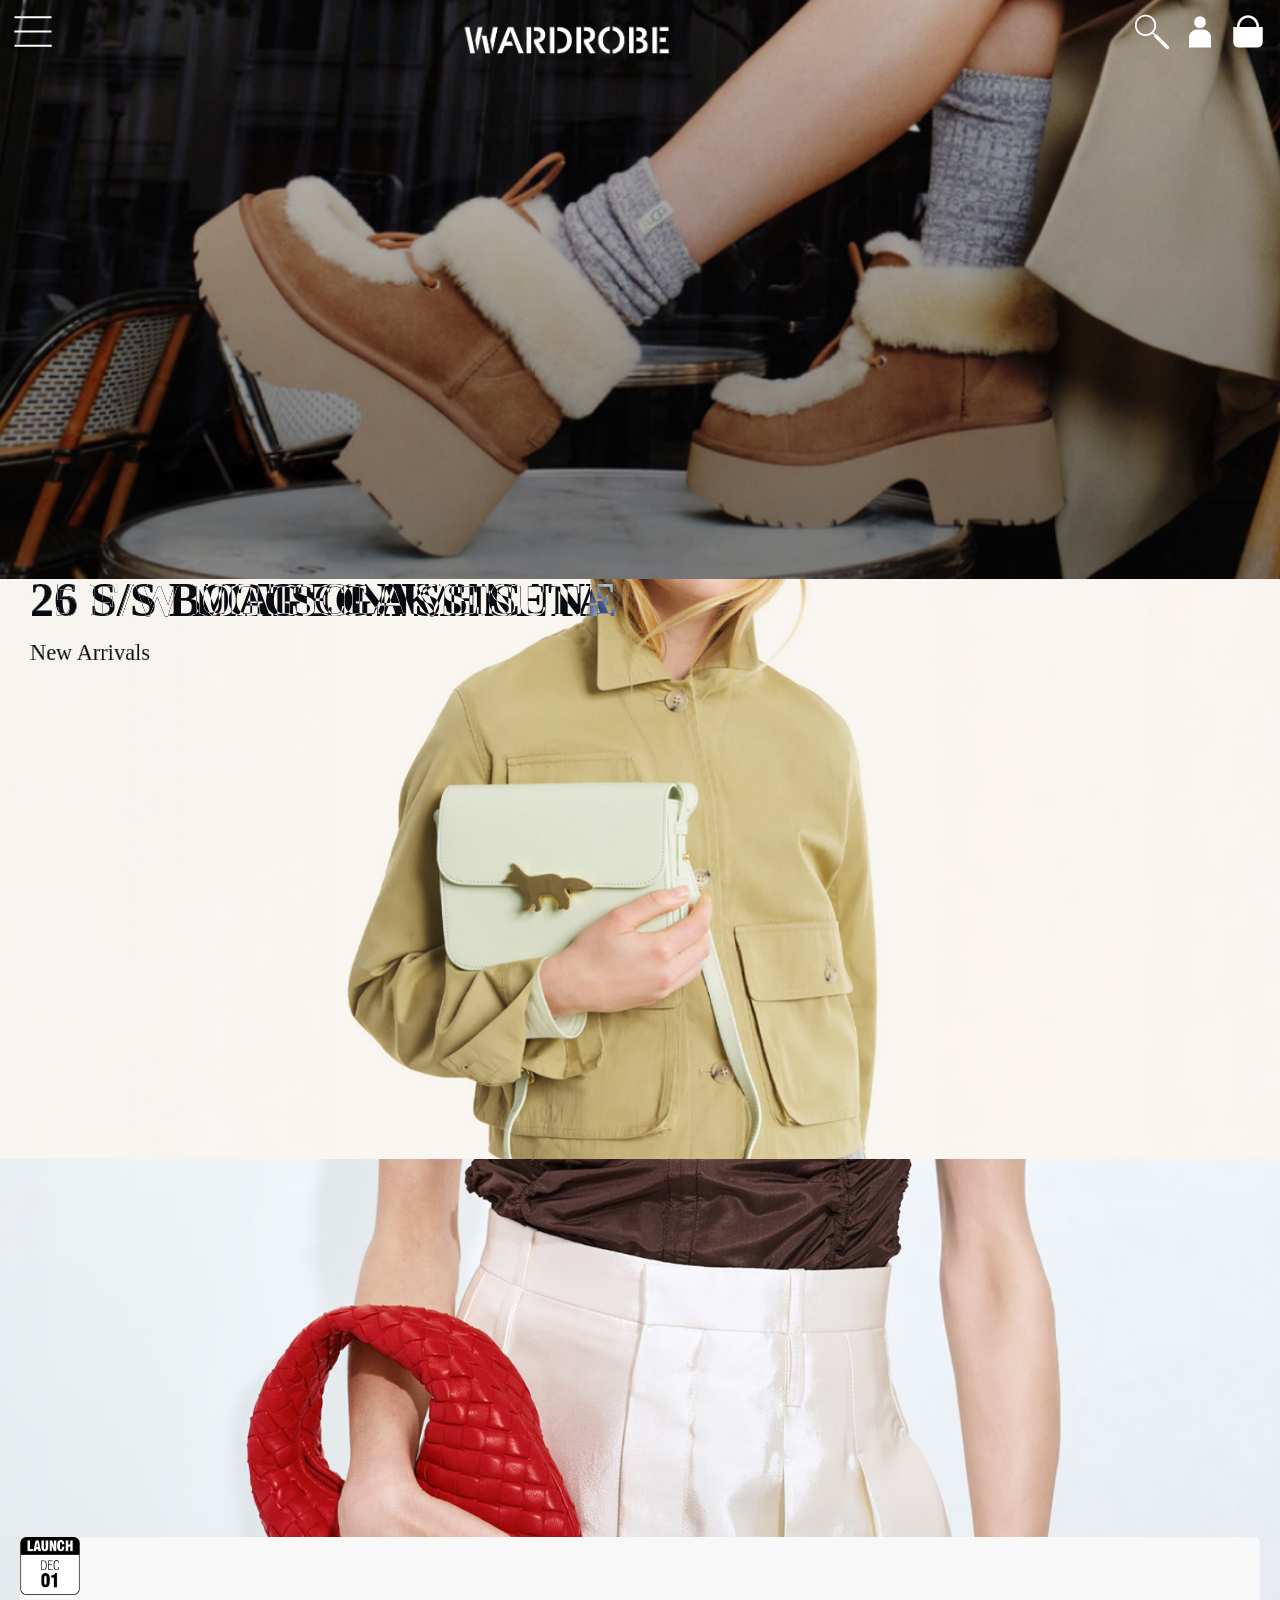
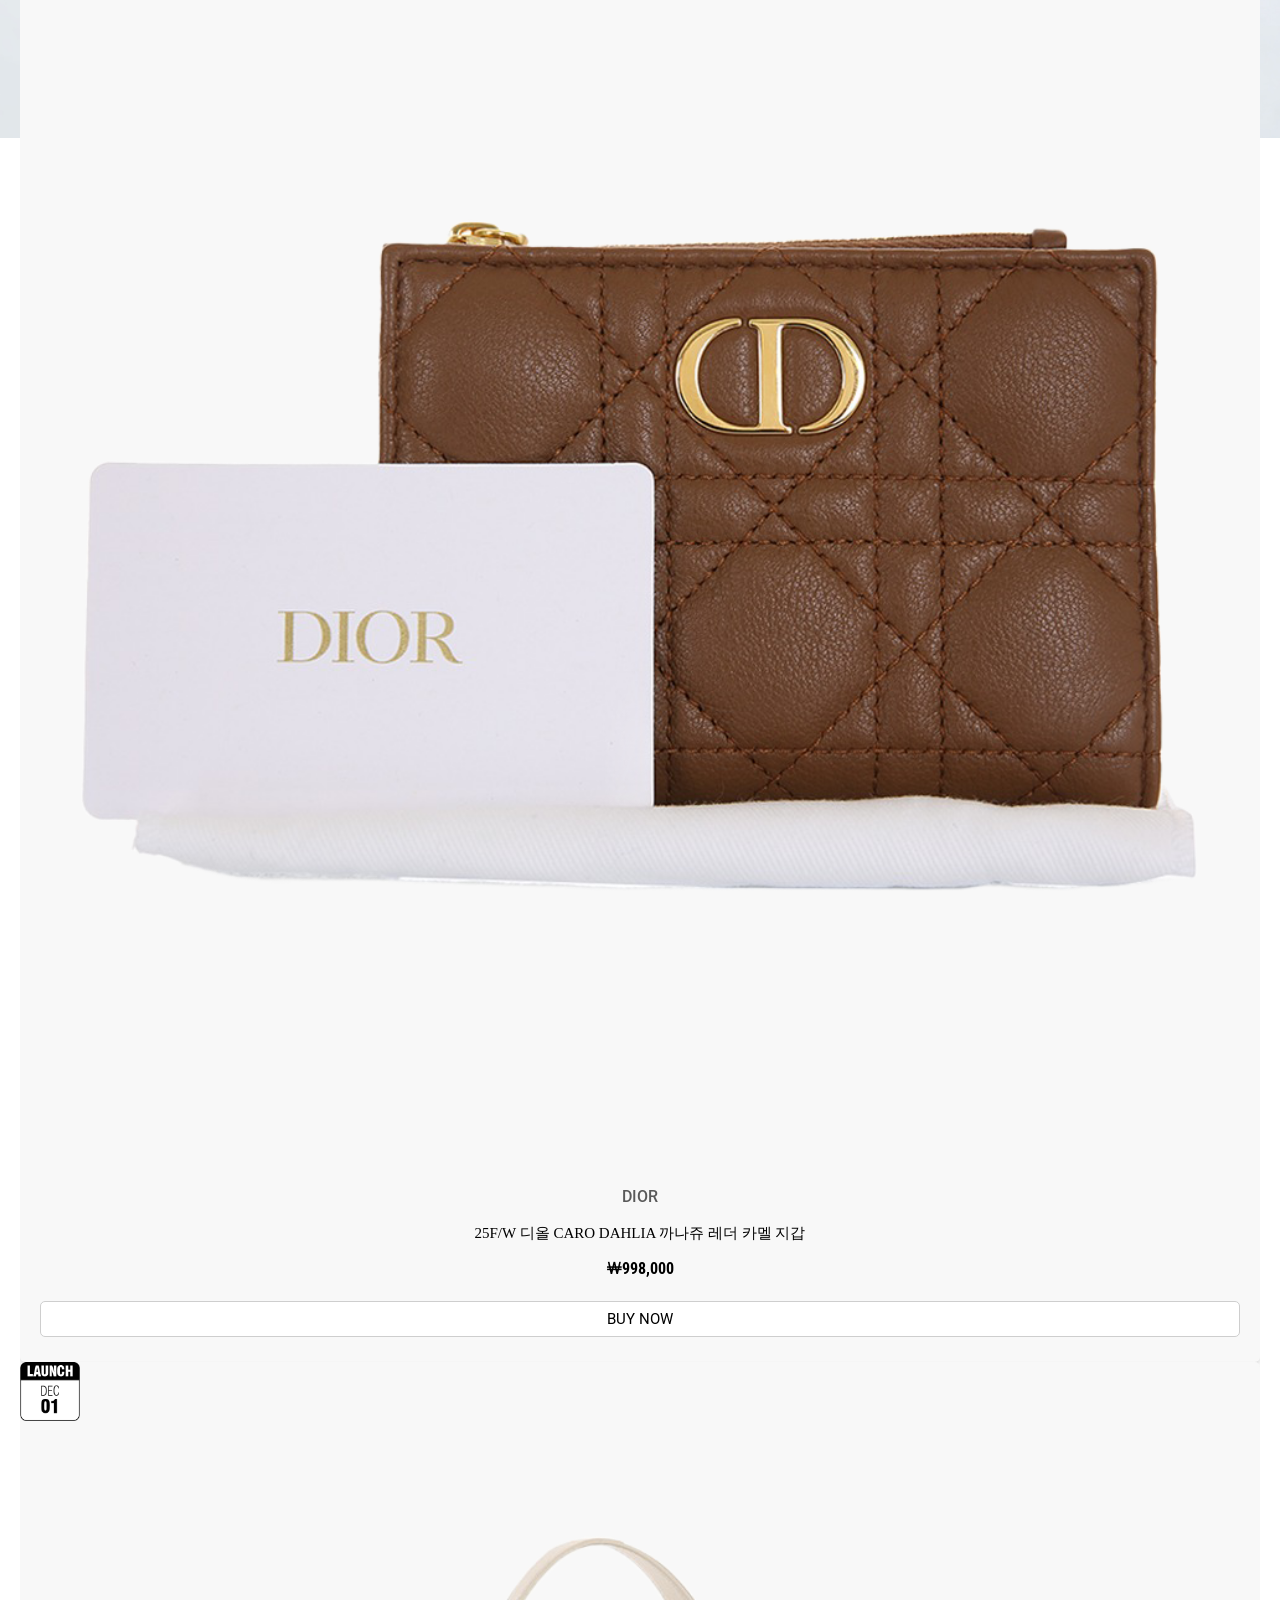
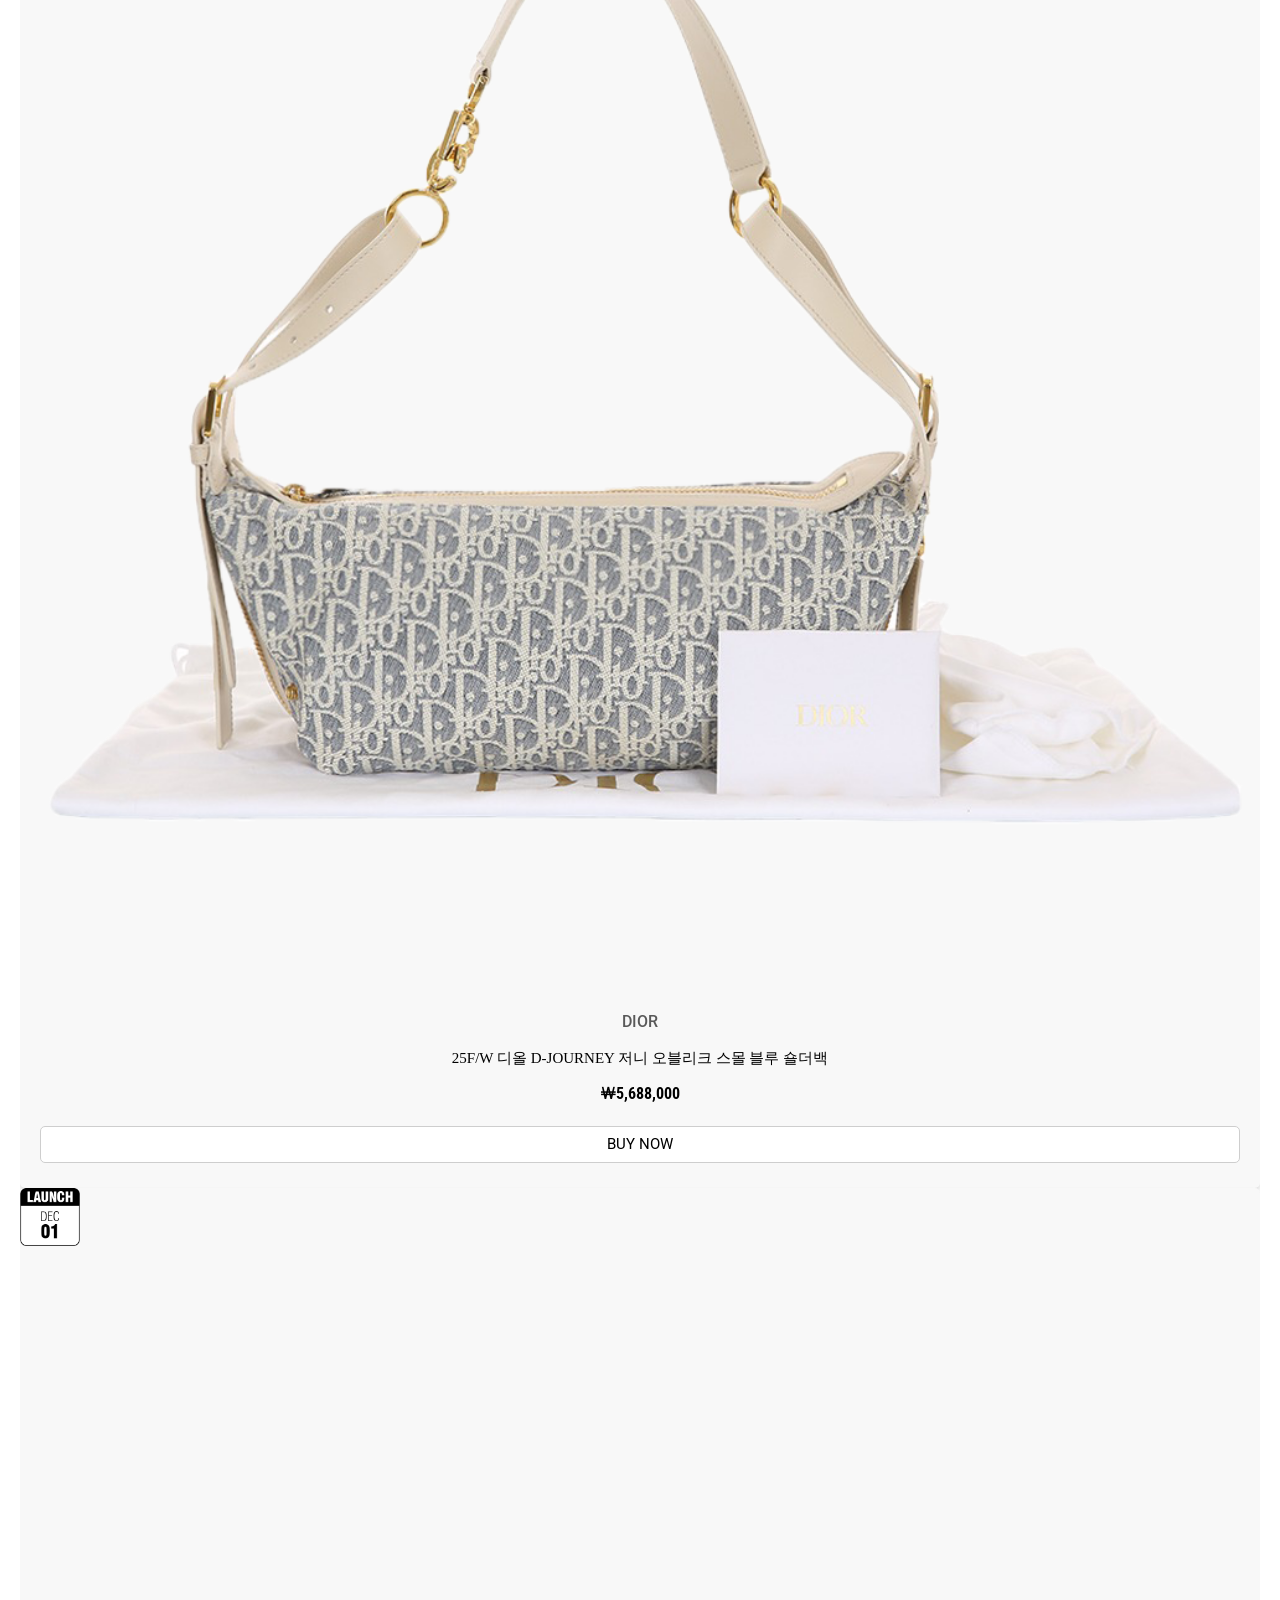
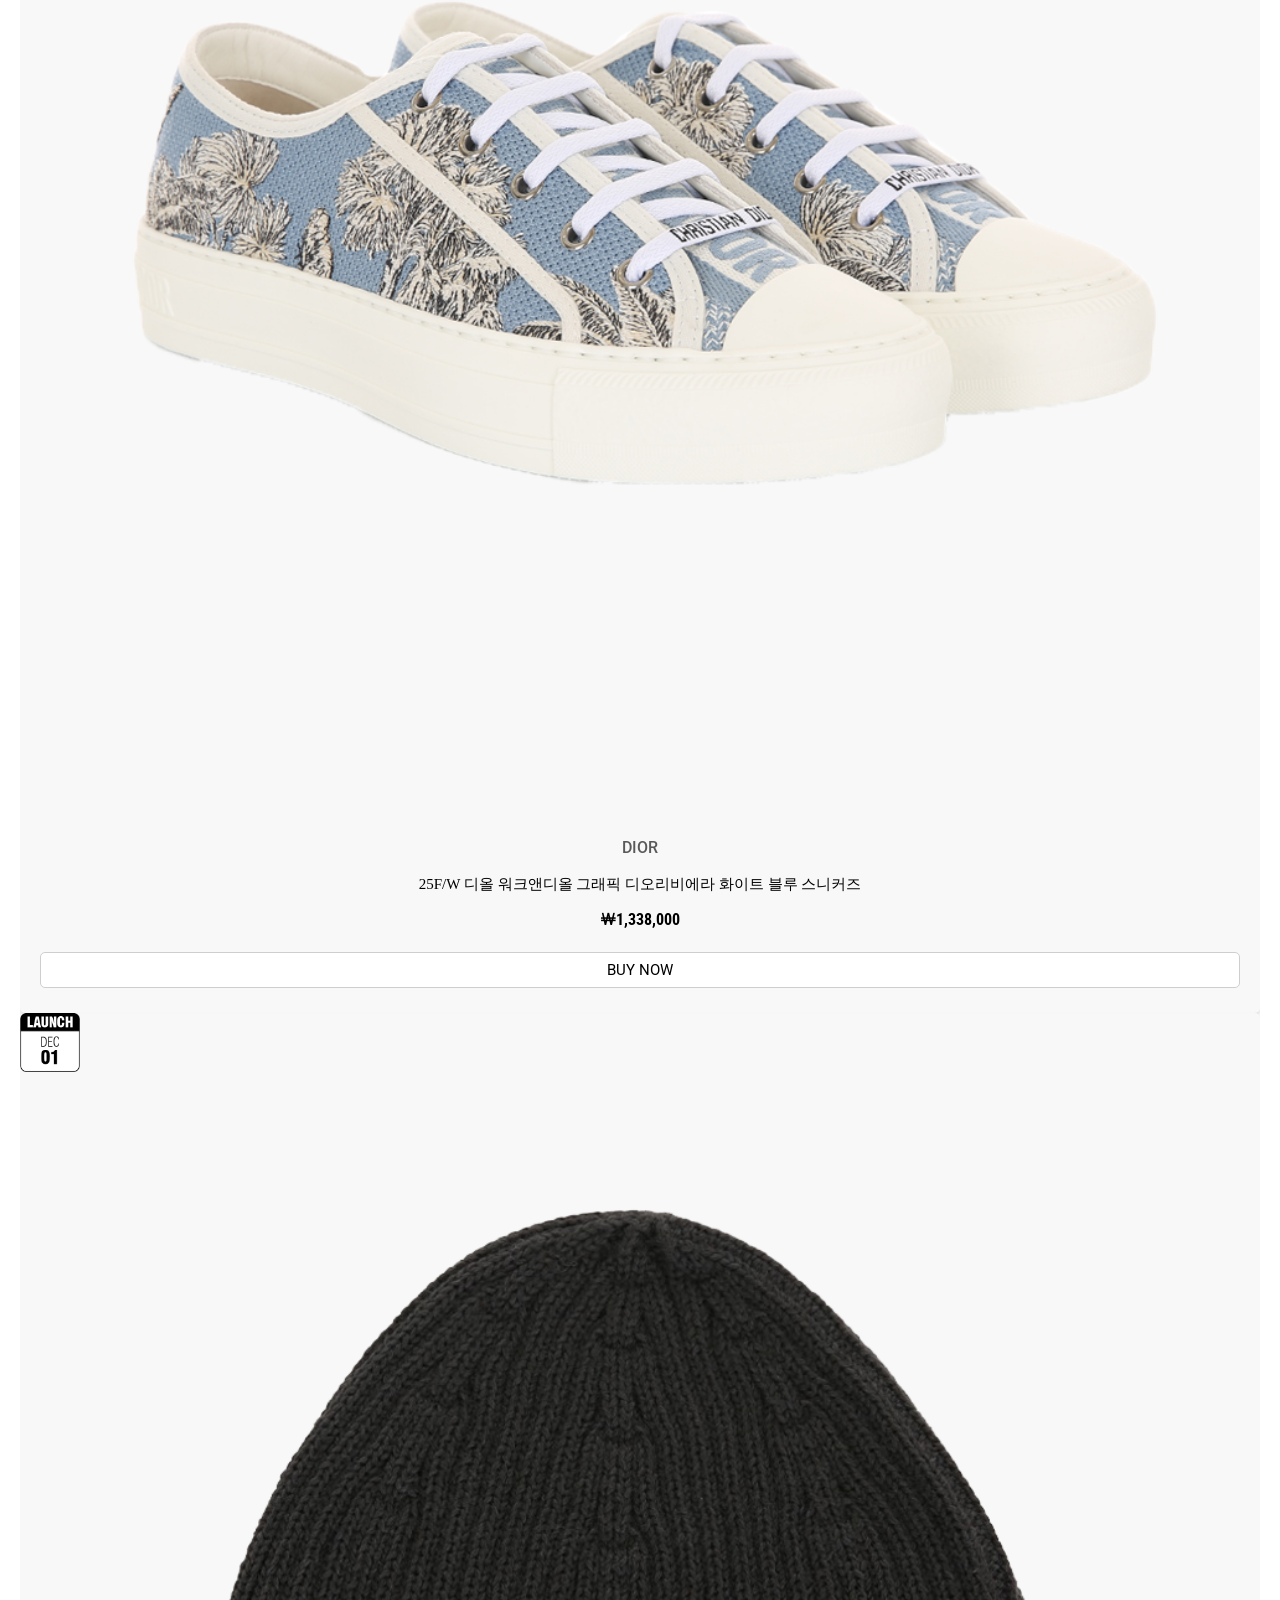
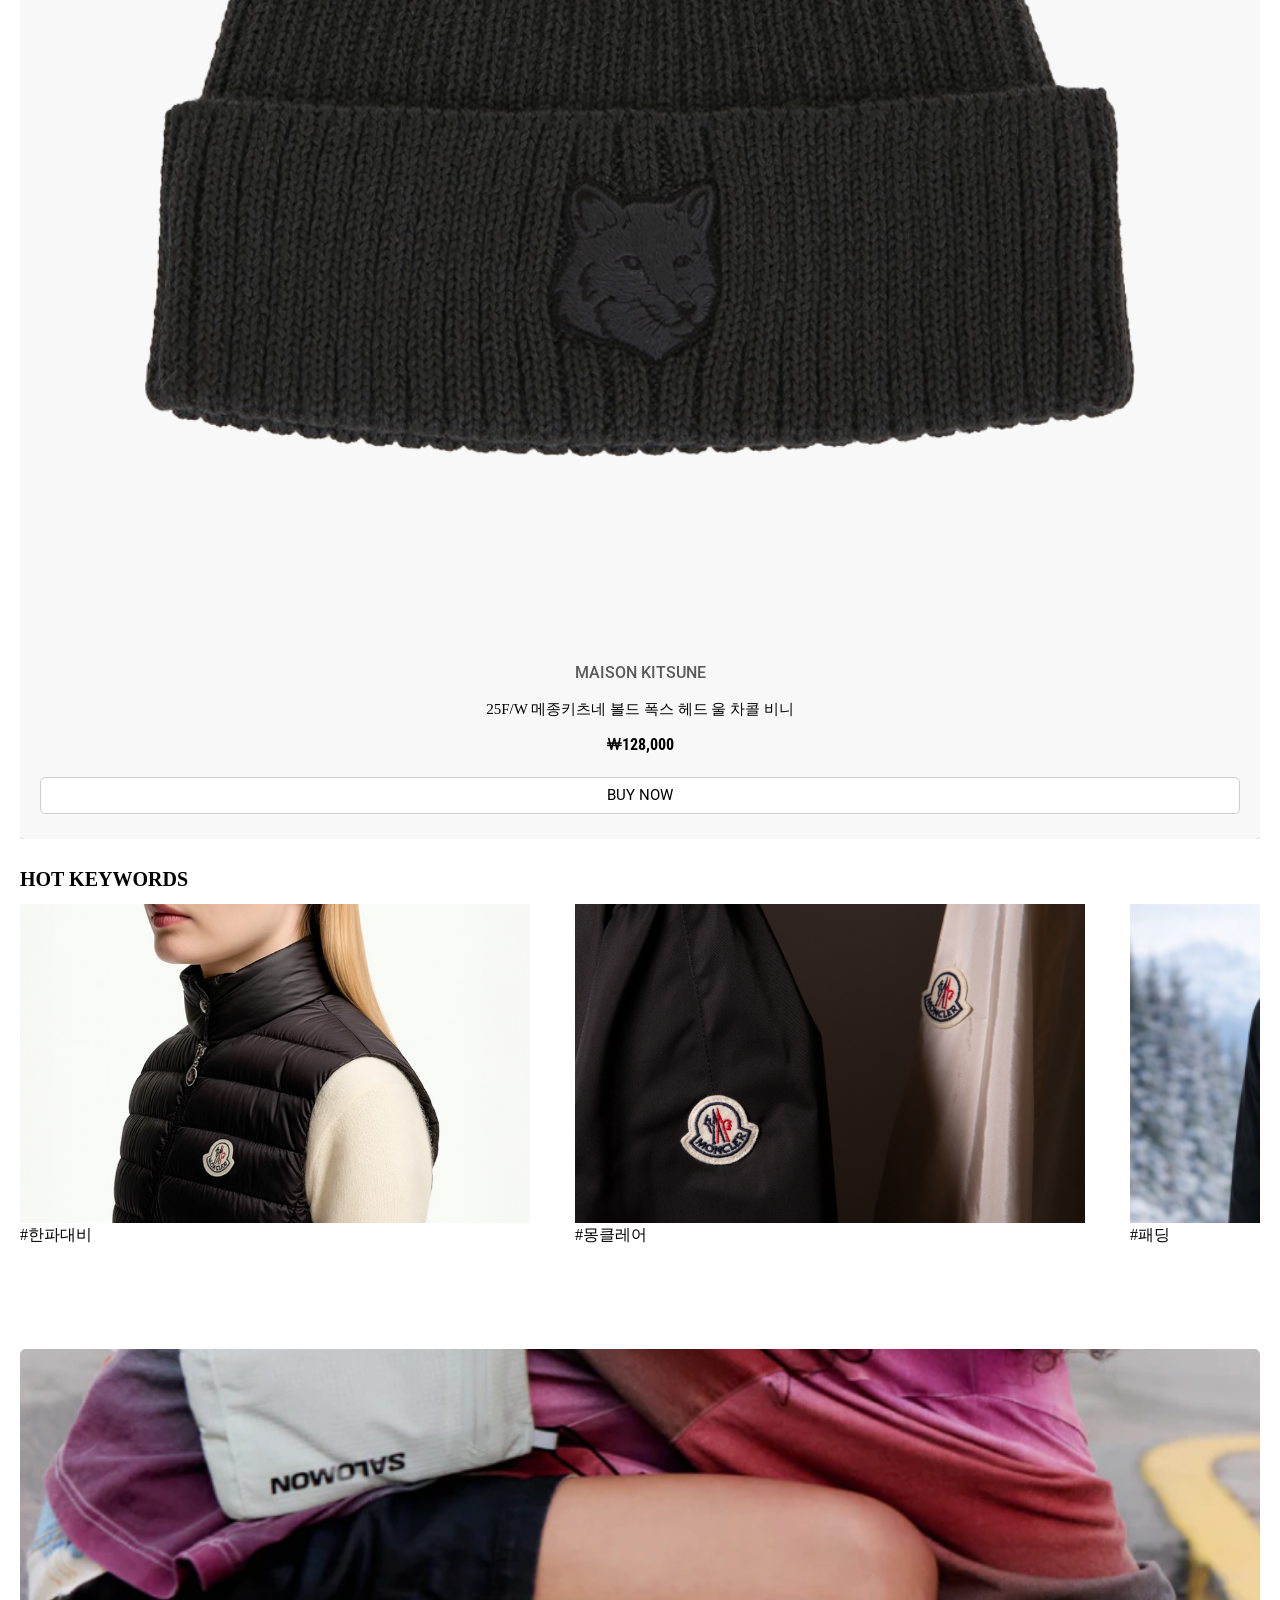
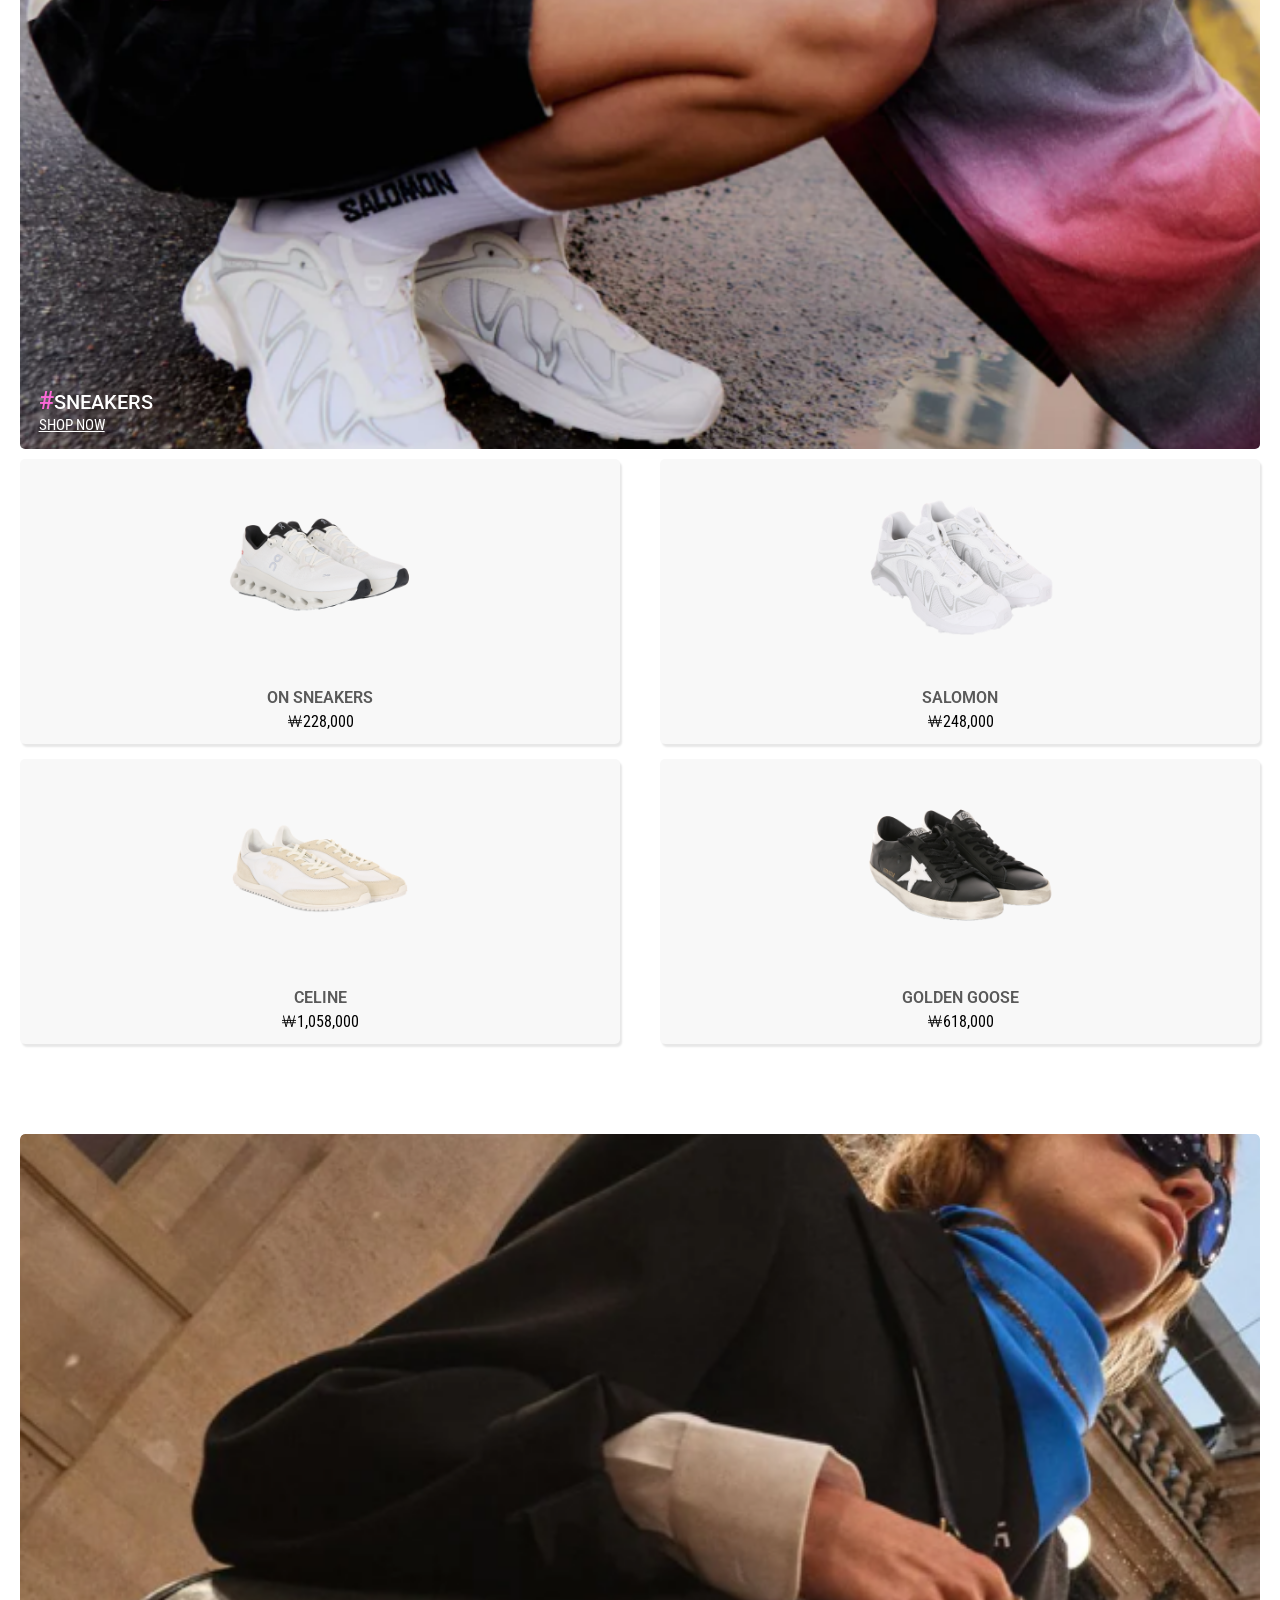
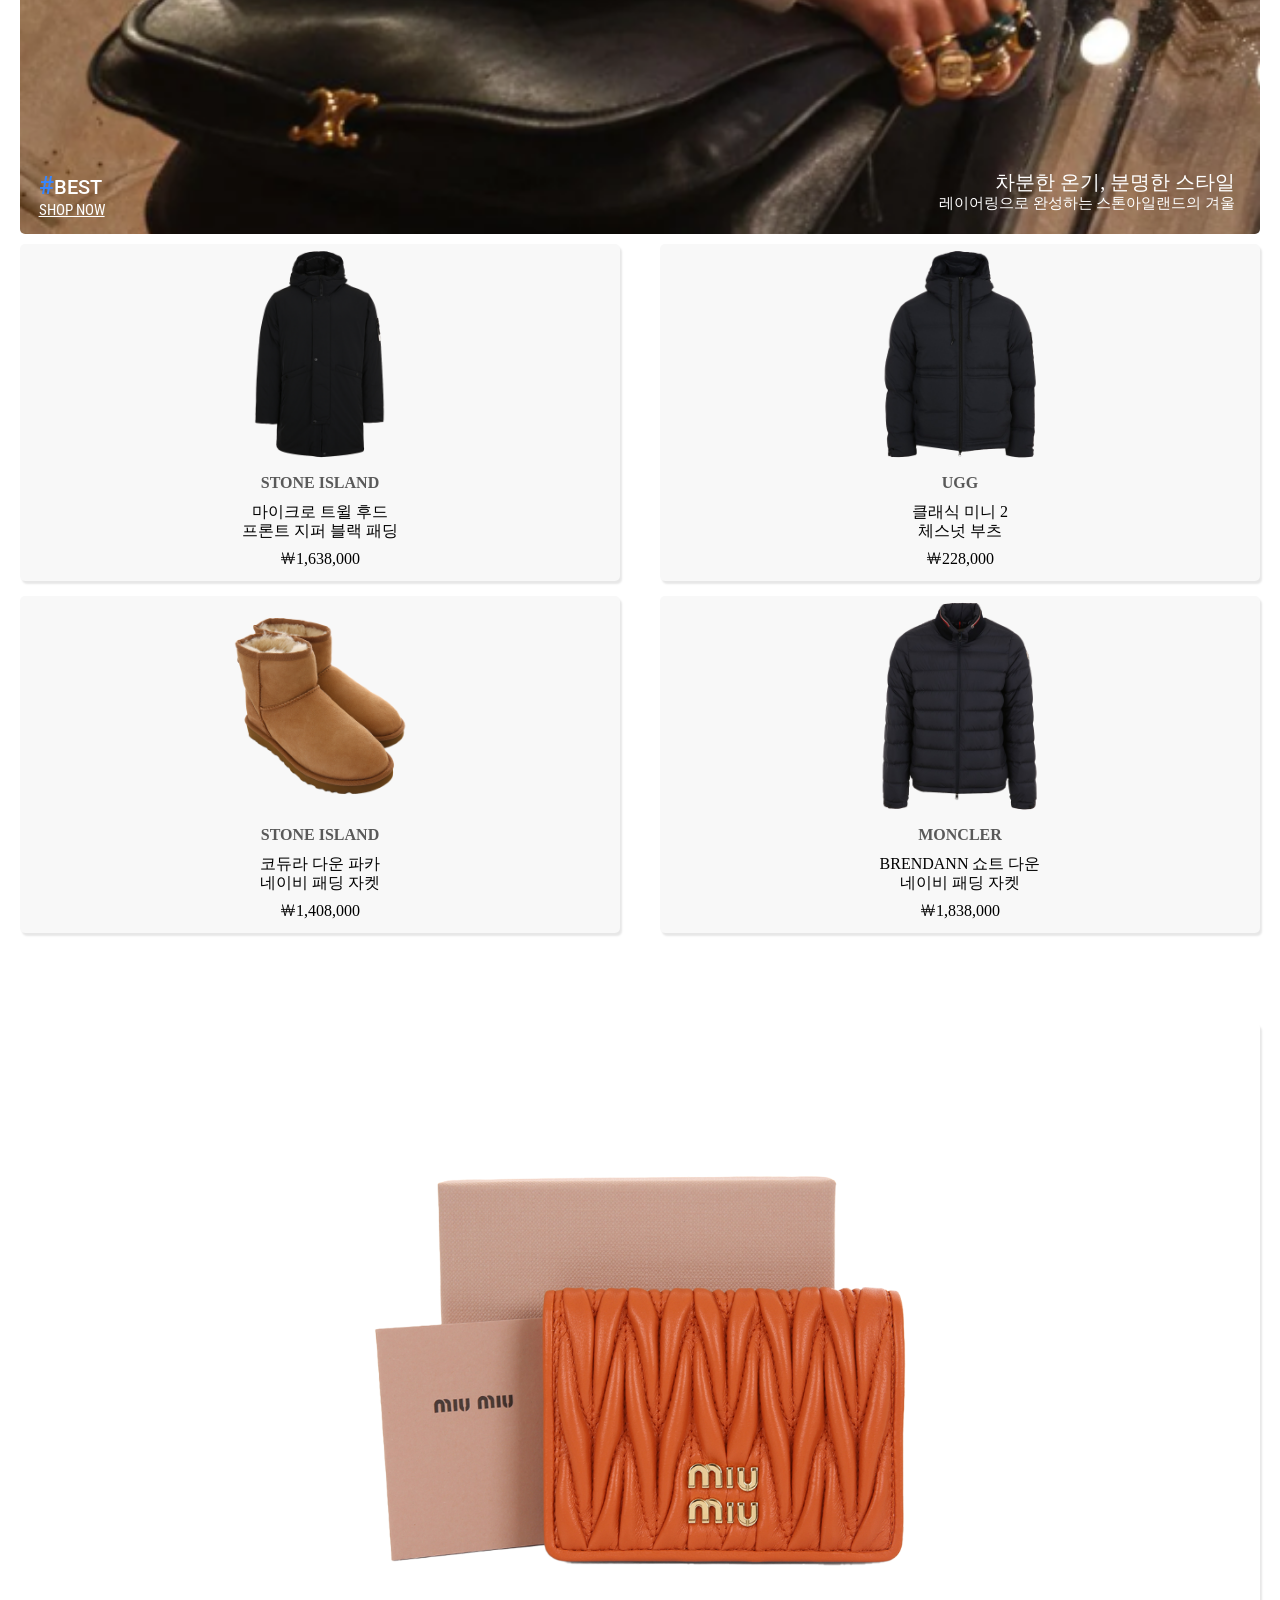
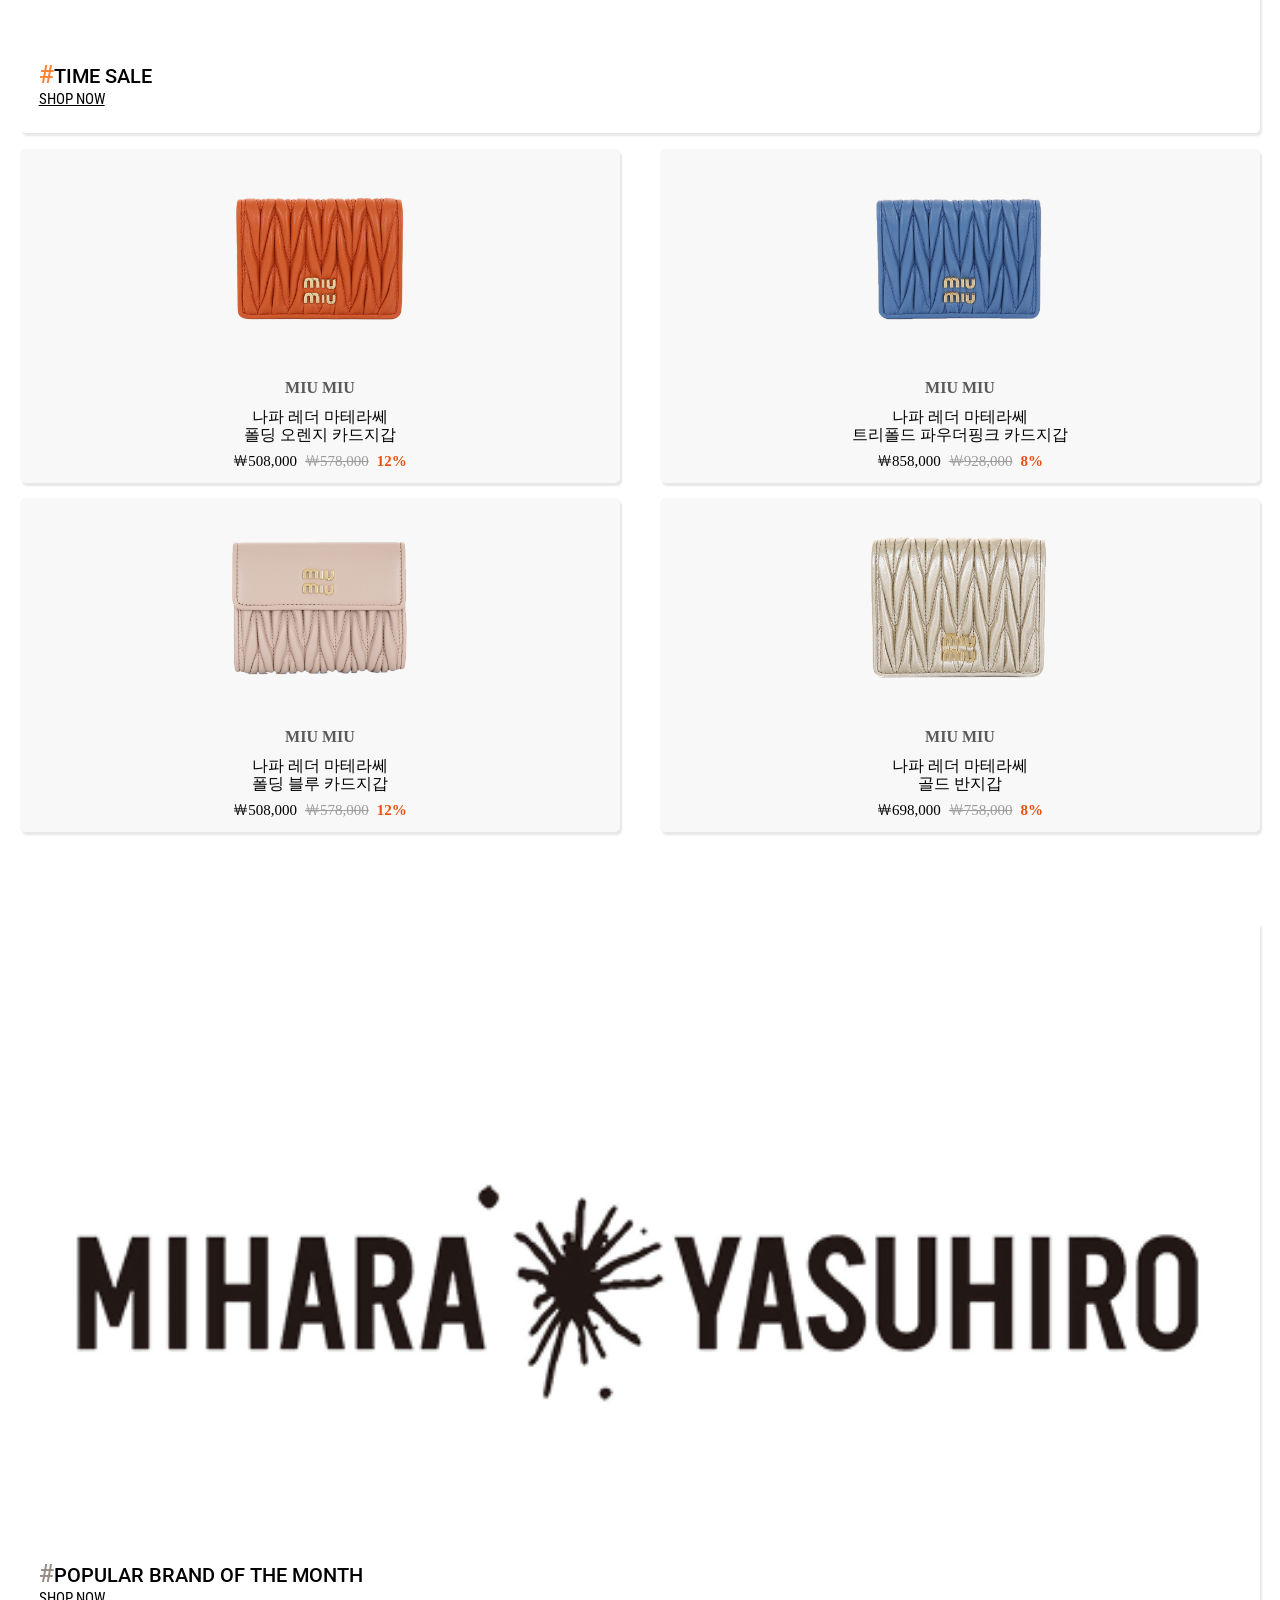
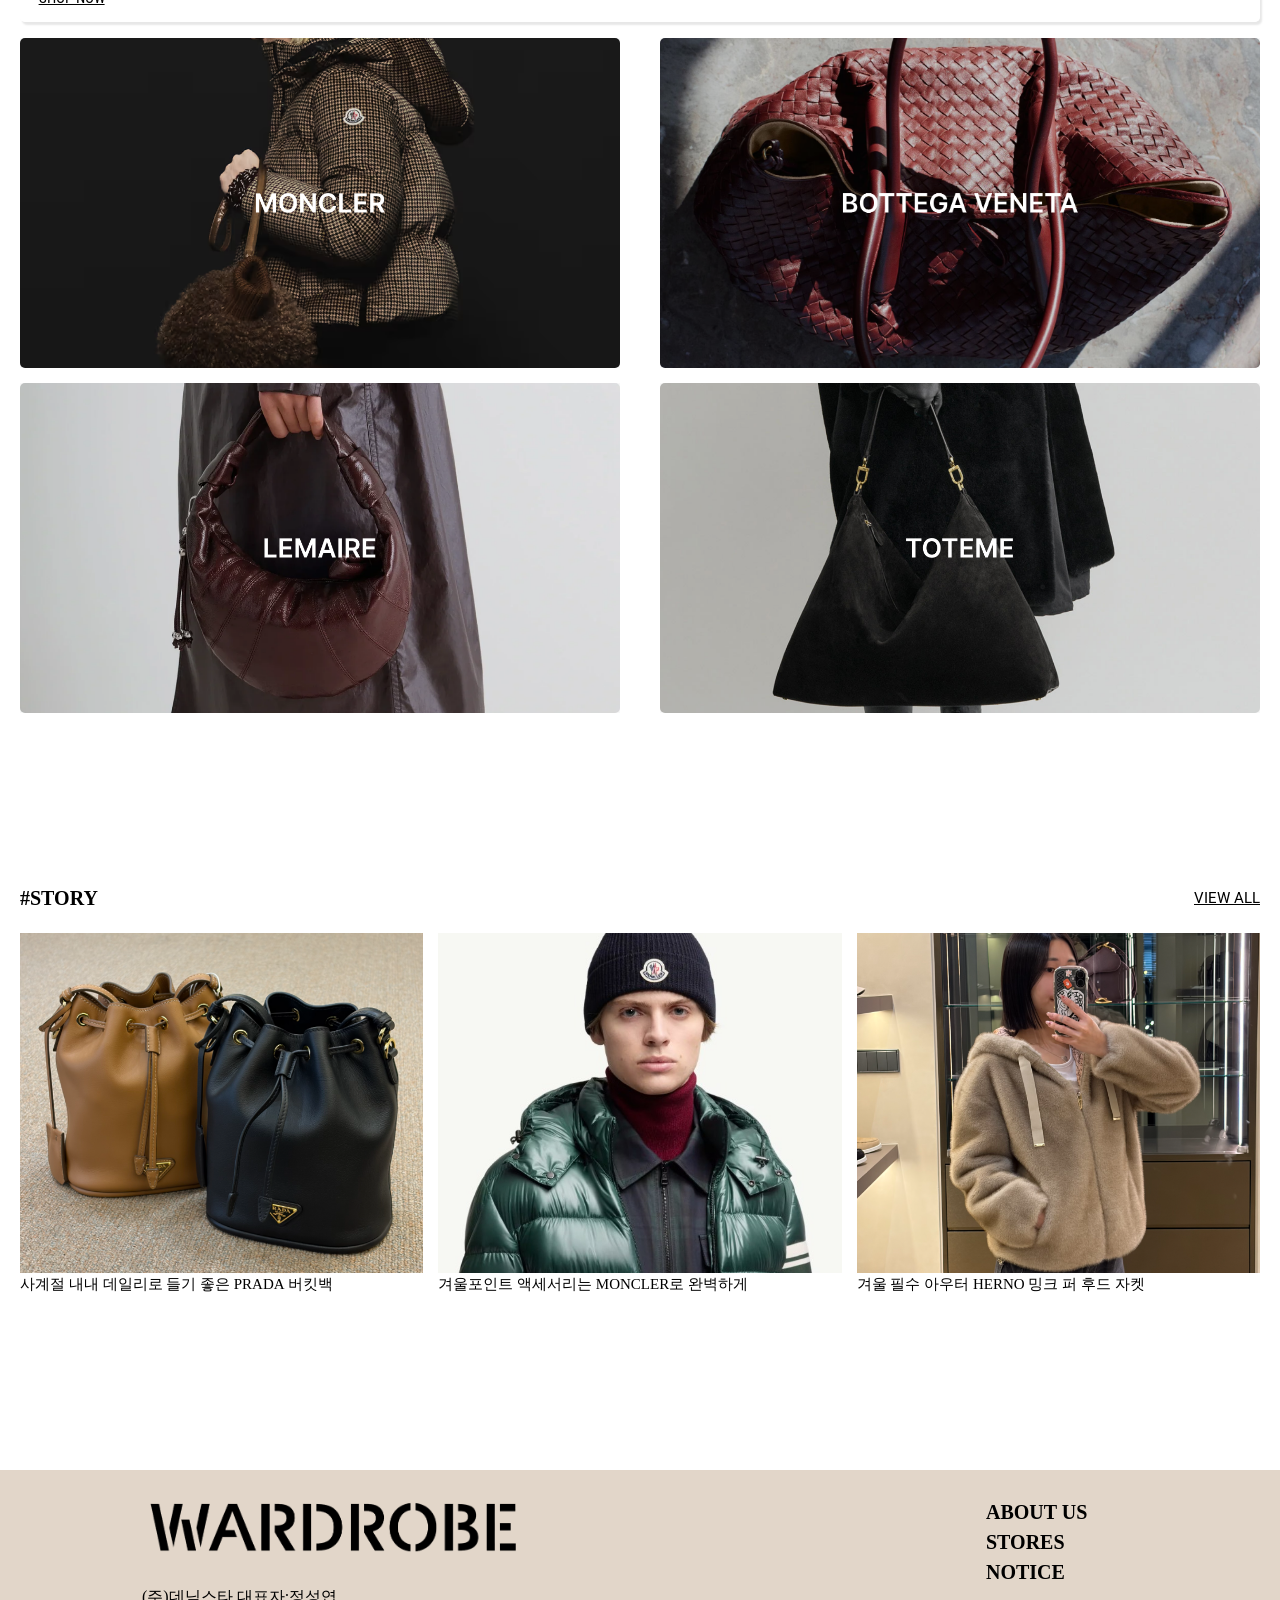
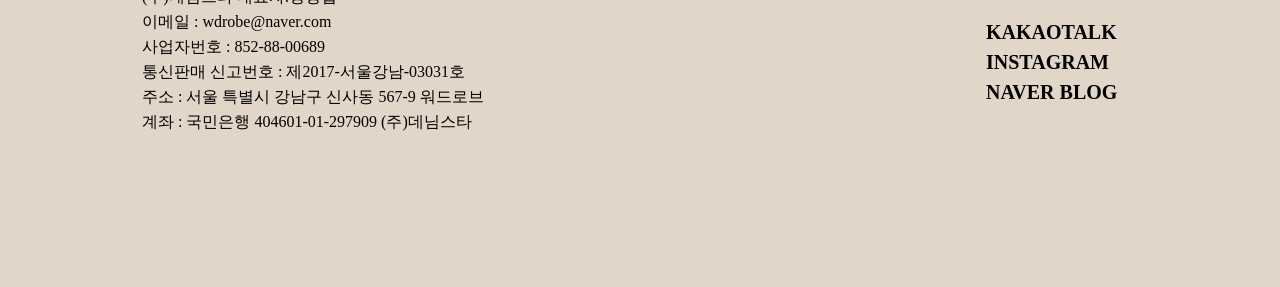
==== commit 052766a6: "Add files via upload" ====
--- a/index.html
+++ b/index.html
@@ -226,7 +226,7 @@
                         </div>
                         <figcaption class="launch_txt">
                             <h3>DIOR</h3>
-                            <p>25F/W 디올 CARO DAHLIA<br>까나쥬 레더 카멜 지갑</p>
+                            <p>25F/W 디올 CARO DAHLIA 까나쥬 레더 카멜 지갑</p>
                             <span>￦998,000</span>
                             <div class="buy_bt">BUY NOW</div>
                         </figcaption>
@@ -240,7 +240,7 @@
                         </div>
                         <figcaption class="launch_txt">
                             <h3>DIOR</h3>
-                            <p>25F/W 디올 D-JOURNEY 저니<br>오블리크 스몰 블루 숄더백</p>
+                            <p>25F/W 디올 D-JOURNEY 저니 오블리크 스몰 블루 숄더백</p>
                             <span>￦5,688,000</span>
                             <div class="buy_bt">BUY NOW</div>
                         </figcaption>
@@ -254,7 +254,7 @@
                         </div>
                         <figcaption class="launch_txt">
                             <h3>DIOR</h3>
-                            <p>25F/W 디올 워크앤디올 그래픽<br>디오리비에라 화이트 블루 스니커즈</p>
+                            <p>25F/W 디올 워크앤디올 그래픽 디오리비에라 화이트 블루 스니커즈</p>
                             <span>￦1,338,000</span>
                             <div class="buy_bt">BUY NOW</div>
                         </figcaption>
@@ -268,7 +268,7 @@
                         </div>
                         <figcaption class="launch_txt">
                             <h3>MAISON KITSUNE</h3>
-                            <p>25F/W 메종키츠네 볼드 폭스<br>헤드 울 차콜 비니</p>
+                            <p>25F/W 메종키츠네 볼드 폭스 헤드 울 차콜 비니</p>
                             <span>￦128,000</span>
                             <div class="buy_bt">BUY NOW</div>
                         </figcaption>
@@ -363,7 +363,7 @@
                     <p>￦1,838,000</p>
                 </div>
             </div>
-            <div class="thumb_1">
+            <div class="thumb_1" data-aos="fade-left">
                 <img src="./img_2/배너8.png" alt="">
                 <div class="tag_txt2">
                     <h4>
@@ -378,7 +378,7 @@
             </div>
         </section>
         <section class="time_sale">
-            <div class="thumb_1">
+            <div class="thumb_1"  data-aos="fade-right">
                 <img src="./img_2/transparent/miu_tmn.png" alt="">
                 <div class="tag_txt3">
                     <h4>
@@ -445,7 +445,7 @@
                     <img src="./img_2/배너7.png" alt="">
                 </div>
             </div>
-            <div class="thumb_1">
+            <div class="thumb_1"  data-aos="fade-left">
                 <img src="./img_2/브랜드로고.png" alt="">
                 <div class="tag_txt4">
                     <h4>
@@ -462,18 +462,24 @@
         <section class="story_item">
             <div class="story_items_wrap">
                 <div class="story_items">
-                    <div>
-                        <img src="./img_2/story_1.png" alt="">
-                        <p>사계절 내내 데일리로 들기 좋은 PRADA 버킷백</p>
-                    </div>
-                    <div>
-                        <img src="./img_2/story_2.png" alt="">
+                    <figure>
+                       <div>
+                            <img src="./img_2/story_1.png" alt="">
+                        </div>
+                        <p>사계절 내내 데일리로 들기 좋은 PRADA 버킷백</p> 
+                    </figure>
+                    <figure>
+                        <div>
+                            <img src="./img_2/story_2.png" alt="">
+                        </div>
                         <p>겨울포인트 액세서리는 MONCLER로 완벽하게</p>
-                    </div>
-                    <div>
-                        <img src="./img_2/story_3.png" alt="">
+                    </figure>
+                    <figure>
+                        <div>
+                            <img src="./img_2/story_3.png" alt="">
+                        </div>
                         <p>겨울 필수 아우터 HERNO 밍크 퍼 후드 자켓</p>
-                    </div>
+                    </figure> 
                 </div>
             </div>
         </section>
--- a/css/project_style.css
+++ b/css/project_style.css
@@ -283,6 +283,8 @@
         font-weight: 600;
     }
     & a{
+        font-family: "Roboto", sans-serif;
+        font-optical-sizing: auto;
         font-size: 15px;
         color: #000;
         text-decoration-line: underline;
@@ -400,8 +402,6 @@
     position: relative;
     font-size: 14px;
     color: #000;
-    margin: 0;
-    padding: 0;
     overflow: hidden;
 
 
@@ -450,14 +450,16 @@
             &>p{
                 font-size: 16px;
                 line-height: 1.2;
-                padding-top: 6px;
-                padding-bottom: 6px;
+                padding: 15px 10px 15px 10px;
+                box-sizing: border-box;
+                
             }
             &>span{
                 font-size: 16px;
                 font-family: "Roboto Condensed", sans-serif;
                 font-weight: bold;
             }
+
             &>.buy_bt{
                 font-size: 15px;
                 font-family: "Roboto", sans-serif;
@@ -471,6 +473,11 @@
                 padding: 6px 0;
                 margin: 20px 20px 15px 20px;
                 cursor: pointer;
+                transition: 0.4s ease-in-out;
+                }
+                &> .buy_bt:hover{
+                    color: #3A3737;
+                    background-color: #E2D6C9;
                 }
     }
     }
@@ -544,9 +551,9 @@
             overflow: hidden;
             
             &>img{
-                height: 700px;
+                height: 100%;
                 object-fit: cover;
-                object-position: -50px 0;
+                object-position: center center;
             }
         }
         &>.thumb_2{
@@ -586,6 +593,7 @@
         box-sizing: border-box;
         
         &>.thumb_1{
+            width: 800px;
             height: 700px;
             border-radius: 5px;
             overflow: hidden;
@@ -593,7 +601,7 @@
             &>img{
                 height: 100%;
                 object-fit: cover;
-                object-position: -60px 0;
+                object-position: center center;
             }
             &>.info_txt2{
                 position: relative;
@@ -619,7 +627,6 @@
             grid-template-columns: repeat(2,1fr);
             grid-template-rows: repeat(2,1fr);
             &>div{
-                height: 330px;
                 background-color: #F8F8F8;
                 text-align: center;
                 border-radius: 5px;
@@ -649,7 +656,8 @@
         box-sizing: border-box;
 
         &>.thumb_1{
-            width: 45%; height: 700px;
+            width: 800px;
+            height: 700px;
             box-shadow: 2px 3px 2px #e7e7e7;
             border-radius: 5px;
             overflow: hidden;
@@ -657,6 +665,7 @@
             &>img{
                 height: 100%;
                 object-fit: cover;
+                object-position: center center;
             }
         }
         &>.thumb_2{
@@ -708,18 +717,21 @@
     &>.pop_brand{
         display: flex;
         padding-top: 150px;
-        padding-bottom: 170px;
+        padding-bottom: 150px;
         gap: 0 68px;
         margin: 0 auto;
         box-sizing: border-box;
 
         &>.thumb_1{
-            width: 45%; height: 700px;
+            width: 800px;
+            height: 700px;
             box-shadow: 2px 3px 2px #e7e7e7;
             overflow: hidden;
+            border-radius: 5px;
             &>img{
                 height: 100%;
                 object-fit: cover;
+                object-position: center center;
             }
         }
         &>.thumb_2{
@@ -732,6 +744,7 @@
             &>div{
                 height: 330px;
                 background-color: #F8F8F8;
+                
                 text-align: center;
                 &>img{
                     width: 100%;
@@ -746,30 +759,19 @@
         
         &>.story_items_wrap{
             width: 100%;
-
+            
             &>.story_items{
                 display: flex;
                 gap: 15px;
-                overflow: hidden;
-                &>div{
-                width: 600px;
-                height: 400px;
-                border-radius: 5px;
-                overflow: hidden;
-                    &>img{
-                    width: inherit;
-                    height: 100%;
-                    border-radius: 5px;
-                    object-fit: cover;
-                    object-position: center;
-                    overflow: hidden;
-
-                    }
-                    &>p{
-                        width: 300px;
-                        position: absolute;
-                        font-size: 20px;
-                        line-height: 1;
+                &>figure{
+                    width: 600px;
+                    &>div{
+                        height: 400px;
+                        &>img{
+                            width: 100%;
+                            height: 100%;
+                            object-fit: cover;
+                        }
                     }
                 }
             }      
@@ -883,7 +885,11 @@
             font-size: 15px;
         }
     }
-
+    .more_txt{
+        &>p>a{
+            font-size: 13px;
+        }
+    }
     header{
         .category_wrap{
             display: none;
@@ -996,11 +1002,8 @@
         }
     }
     .sneakers{
-        padding: 0 16px;
-        flex-direction: column;
 
         &>.thumb_2{
-            padding-top: 16px;
             width: 100%;
             gap: 7px;
            &>div{
@@ -1020,22 +1023,22 @@
             &>img{
                 width: 100%;
                 object-position: 20% 5%;
+                
+                
             }
             &>.tag_txt{
-                top: -85%;
+                top: -13%;
                 left: 3%;
             }
 
         }
     }
     .best{
-        flex-direction: column;
-        padding: 45px 16px;
+        padding-top: 40px;
         &>.thumb_2{
            width: 100%;
            gap: 7px;
-           order: 2;
-           padding-top: 16px;
+           
            &>div{
             &>h3{
                 padding-top: 15px;
@@ -1054,13 +1057,18 @@
             width: 100%;
             height: 410px;
             padding-top: 14px;
-            order: 1;
+           
 
             &>img{
                 width: 100%;
                 object-position: 50% 5%;
             }
+            &>.tag_txt2{
+                top: -13%;
+                left: 3%;
+            }
             &>.info_txt2{
+                margin-top: -28px;
                 line-height: 1.3;
                 &>h5{
                     font-size: 25px;
@@ -1069,19 +1077,10 @@
                     font-size: 18px;
                 }
             }
-            &>.tag_txt2{
-                top: -17%;
-                left: 3%;
-            }
-            &>.info_txt2{
-                top: -32%;
-            }
         }
     }
     .time_sale{
-        flex-direction: column;
-        padding: 45px 16px;
-
+        padding-top: 40px;
         &>.thumb_2{
            width: 100%;
            gap: 7px;
@@ -1111,65 +1110,56 @@
             
             &>img{
                 width: 100%;
-                object-fit: scale-down;
                 object-position: center center;
             }
             &>.tag_txt3{
-                top: -17%;
+                top: -11%;
                 left: 3%;
             }
         }
     }
     .pop_brand{
-        flex-direction: column;
-        padding: 45px 16px;
+        padding-top: 40px;
 
         &>.thumb_2 {
-                display: flex;
+
                 width: 100%;
                 gap: 7px;
-                order: 2;
                 padding-top: 16px;
-                
-        
                 &>img {
+                    border-radius: 5px;
                     height: 320px;
+                    
                 }
             }
         &>.thumb_1{
             width: 100%;
             height: 410px;
-            order: 1;
             &>img{
                 width: 100%;
                 object-position: center center;
             }
             &>.tag_txt4{
-                top: -17%;
+                top: -13%;
                 left: 3%;
             }
         }
     }
     &>.story_item{
-        &>.story_items_wrap{
-            &>.story_items{
-                gap: 14px;
-
-                &>div{
-                    width: 315px;
-                    height: 300px;
-                    &>img{
-                        width: 100%;
-                        height: 100%;
-                    }
-                    &>p{
-                        width: 200px;
-                        font-size: 13px;
-                    }
-                }
-            }
-        }
-    }
+            &>.story_items_wrap{
+                &>.story_items{
+                    &>figure{
+                        width: 300;
+                        &>div{
+                            height: 300px;
+                        }
+                        &>p{
+                            font-size: 13px;
+                        }
+                    }
+                }
+            }
+        } 
 
     }
 
@@ -1273,6 +1263,26 @@
             .button-next{
                 display: none;
             }
+            .swiper-slide{
+                &>.launch_txt{
+                    
+                &>p{
+                    margin: 0px auto;
+                    font-size: 15px;
+                    padding-left: 20px;
+                    padding-right: 20px;
+                    box-sizing: border-box;
+                    
+                    white-space: nowrap;
+                    overflow: hidden;
+                    text-overflow: ellipsis;
+                    display: -webkit-box;
+                    -webkit-line-clamp: 1;
+                    -webkit-box-orient: vertical;
+                    }
+                }
+            }
+            
         }
         &>.hot_keywords{
             &>.key_items_wrap{
@@ -1288,7 +1298,27 @@
             }
         }
         &>.sneakers{
+            flex-direction: column;
+            padding-top: 90px;
+            &>.thumb_2{
+                width: 100%;
+                gap: 15px 40px;
+                
+                &>div{
+                    &>p{
+                        margin-bottom: 10px;
+                    }
+                }
+            }
             &>.thumb_1{
+                width: 100%;
+                margin: 0 auto;
+                padding-bottom: 10px;
+                
+                &>img{
+                    width: 100%;
+                    border-radius: 5px;
+                }
                 &>.tag_txt{
                     &>h4{
                         font-size: 20px;
@@ -1300,7 +1330,27 @@
             }
         }
         &>.best{
+            flex-direction: column;
+            padding-top: 90px;
+            &>.thumb_2{
+                width: 100%;
+                gap: 15px 40px;
+                order: 2;
+                &>div{
+                    &>p{
+                        margin-bottom: 10px;
+                    }
+                }
+            }
             &>.thumb_1{
+                width: 100%;
+                margin: 0 auto;
+                padding-bottom: 10px;
+                order: 1;
+                &>img{
+                    width: 100%;
+                    border-radius: 5px;
+                }
                 &>.tag_txt2{
                     &>h4{
                         font-size: 20px;
@@ -1310,6 +1360,7 @@
                     }
                 }
                 &>.info_txt2{
+                    top: -17%;
                     &>h5{
                         font-size: 20px;
                     }
@@ -1320,7 +1371,29 @@
             }
         }
         &>.time_sale{
+            flex-direction: column;
+            padding-top: 90px;
+            &>.thumb_2{
+                padding-top: 16px;
+                
+                width: 100%;
+                gap: 15px 40px;
+                &>div{
+                    &>span{
+                        margin-bottom: 10px;
+                    }
+                }
+            }
             &>.thumb_1{
+                width: 100%;
+                margin: 0 auto;
+                padding-bottom: 10px;
+                &>img{
+                    width: 100%;
+                    border-radius: 5px;
+                    object-fit: scale-down;
+                    
+                }
                 &>.tag_txt3{
                     &>h4{
                         font-size: 20px;
@@ -1332,7 +1405,25 @@
             }
         }
         &>.pop_brand{
+            flex-direction: column;
+            padding-top: 90px;
+            &>.thumb_2{
+                padding-top: 16px;
+                width: 100%;
+                gap: 15px 40px;
+                order: 2;
+                &>div>img{
+                    border-radius: 5px;
+                }
+            }
             &>.thumb_1{
+                width: 100%;
+                margin: 0 auto;
+                order: 1;
+                &>img{
+                    width: 100%;
+                    border-radius: 5px;
+                }
                 &>.tag_txt4{
                     &>h4{
                         font-size: 20px;
@@ -1346,18 +1437,16 @@
         &>.story_item{
             &>.story_items_wrap{
                 &>.story_items{
-                    &>div{
-                        width: 390px;
-                        &>img{
-                            width: 100%;
-                            
+                    &>figure{
+                        &>div{
+                            height: 340px;
                         }
                         &>p{
                             font-size: 15px;
                         }
                     }
-            }
-        }
+                }
+            }
         }
     }
 
